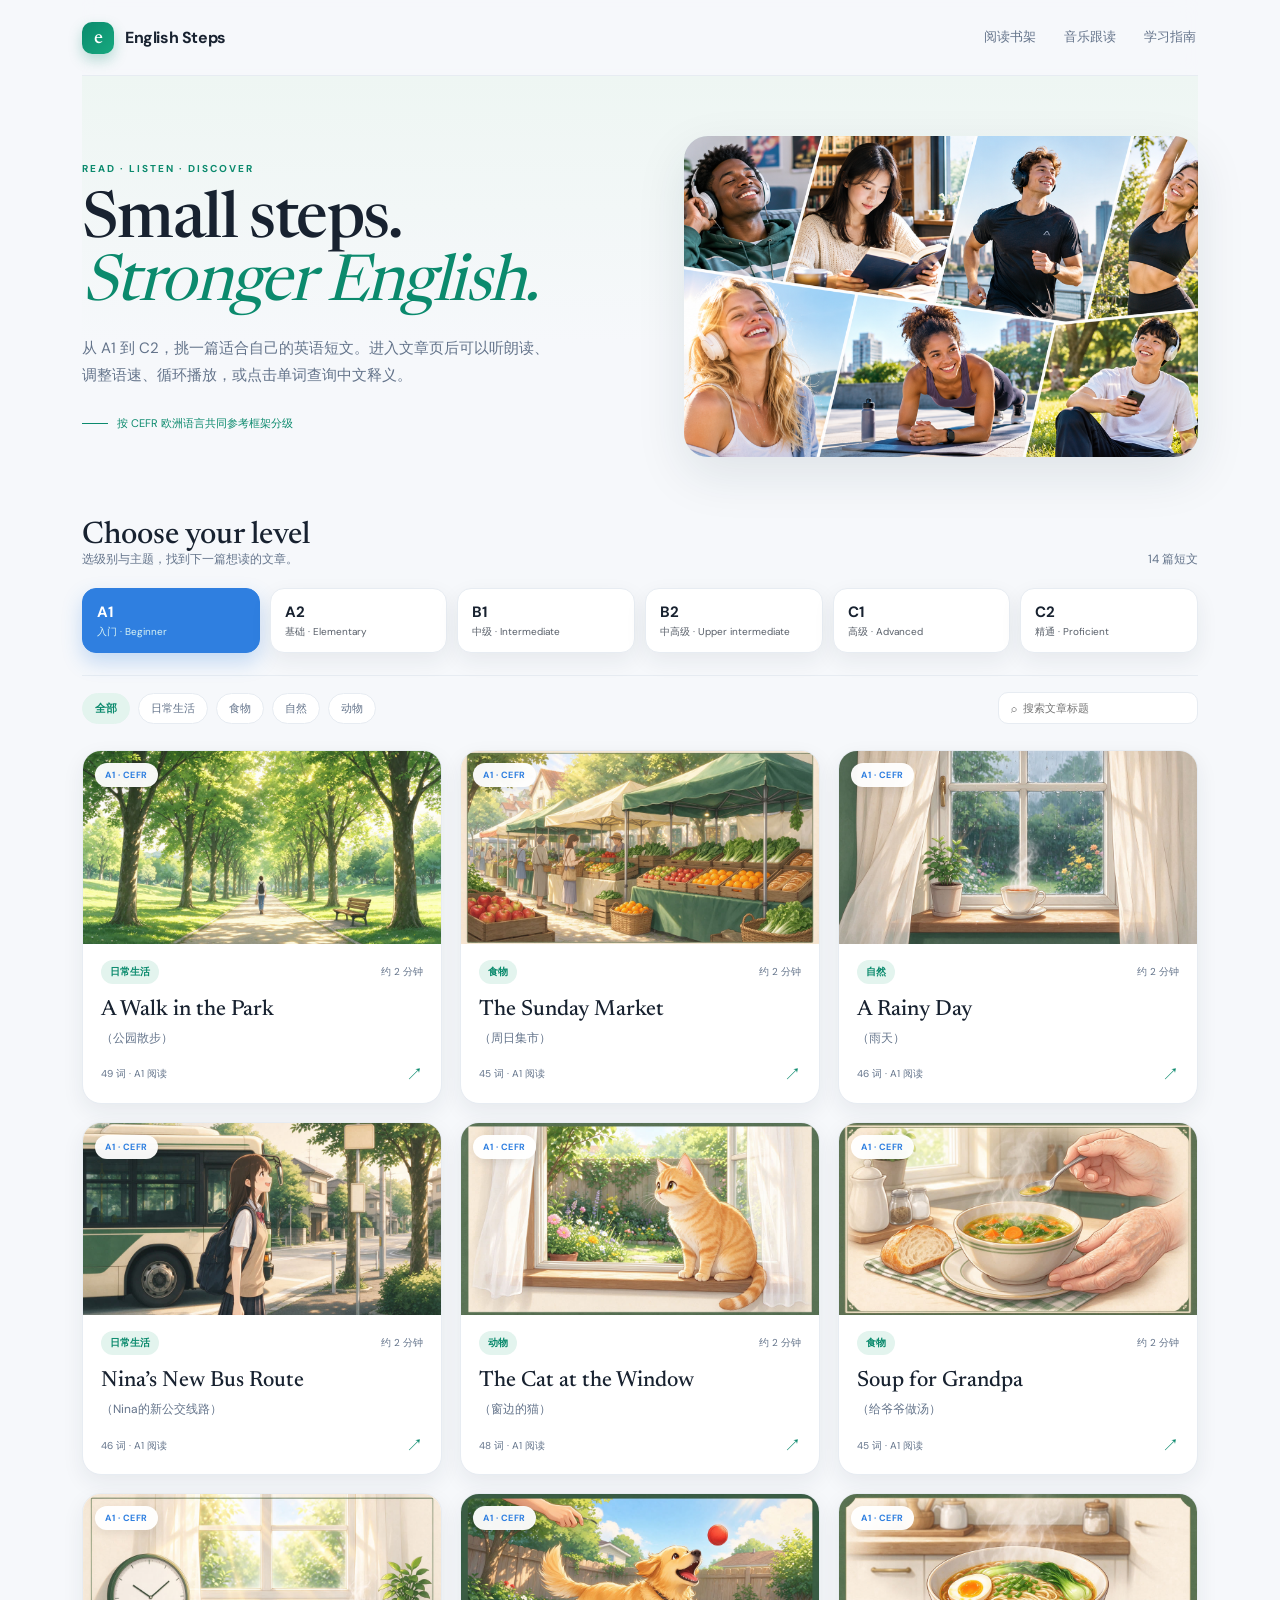
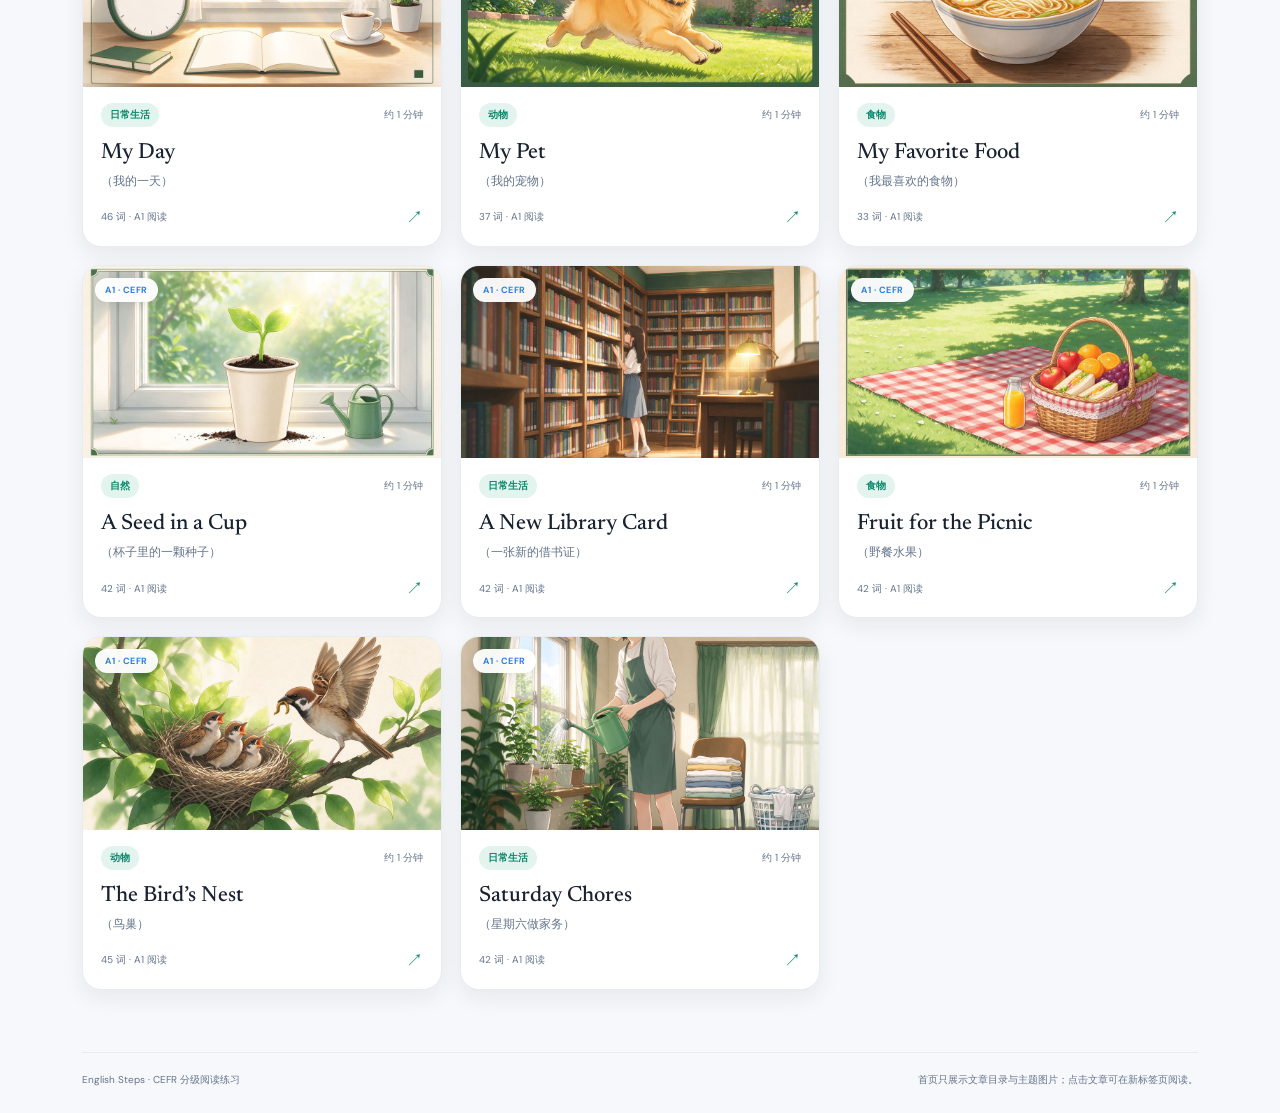
==== index.html @ ce37896c "Beautify: 全站现代清新视觉升级 - 提亮配色(冷白纸底+翡翠绿)，6个CEFR级别主题色区分，精致卡片/柔和阴影/sticky导航；统一theme-color；SW v7" ====
<!doctype html>
<html lang="zh-CN"><head><meta charset="utf-8"><meta name="viewport" content="width=device-width,initial-scale=1"><meta name="theme-color" content="#f6f8fb"><meta name="description" content="按 CEFR 分级的英语阅读练习：读文章、听朗读、点单词看中文释义。"><title>English Steps · 分级英语阅读</title><link rel="stylesheet" href="site.css"><link rel="manifest" href="manifest.json"><meta name="mobile-web-app-capable" content="yes"><meta name="apple-mobile-web-app-capable" content="yes"><meta name="apple-mobile-web-app-status-bar-style" content="default"><meta name="apple-mobile-web-app-title" content="English Steps"><link rel="apple-touch-icon" href="images/icons/icon-192.png"></head>
<body><div class="shell"><header class="topbar"><a class="brand" href="index.html"><span class="brandmark">e</span> English Steps</a><nav class="toplinks"><a href="#library">阅读书架</a><a href="music.html">音乐跟读</a><a href="#about">学习指南</a></nav></header>
<section class="hero"><div><div class="eyebrow">READ · LISTEN · DISCOVER</div><h1>Small steps.<br><em>Stronger English.</em></h1><p>从 A1 到 C2，挑一篇适合自己的英语短文。进入文章页后可以听朗读、调整语速、循环播放，或点击单词查询中文释义。</p><div class="hero-note">按 CEFR 欧洲语言共同参考框架分级</div></div><div class="hero-art"><img src="images/home-promo.png?v=20260926" alt="英语学习者阅读、聆听英语朗读与锻炼的拼贴照片" fetchpriority="high"></div></section>
<main id="library"><div class="section-head"><div><h2>Choose your level</h2><p>选级别与主题，找到下一篇想读的文章。</p></div><p id="articleCount"></p></div><section class="levels" id="levels" aria-label="CEFR 级别"></section><div class="library-tools"><div class="filters" id="filters" aria-label="按主题筛选"></div><input class="search" id="search" placeholder="⌕  搜索文章标题" aria-label="搜索文章"></div><section class="article-grid" id="articleGrid" aria-live="polite"></section></main>
<footer class="footer" id="about"><span>English Steps · CEFR 分级阅读练习</span><span>首页只展示文章目录与主题图片；点击文章可在新标签页阅读。</span></footer></div><script src="articles.js?v=20260926-more-stories"></script><script src="new-articles.js?v=20260926-more-stories"></script><script src="home.js?v=20260926-more-stories"></script><script src="sw-register.js"></script></body></html>
---- site.css ----
@import url('fonts/fonts.css');
:root{
  --paper:#f6f8fb;          /* 清爽浅冷白背景 */
  --paper2:#eef3f8;         /* 次级浅底 */
  --white:#ffffff;          /* 卡片/面板 */
  --ink:#182230;            /* 深蓝灰墨色，清晰现代 */
  --muted:#64748b;          /* slate 灰蓝 */
  --line:#e7ecf2;           /* 干净浅边框 */
  --line-strong:#dbe3ee;
  --green:#0b8a6d;          /* 主色：清新翡翠绿 */
  --green-deep:#086a54;
  --mint:#e3f4ee;           /* 浅薄荷绿底 */
  --orange:#e89b3c;
  --blue:#e3eefb;
  --shadow:0 18px 50px rgba(23,45,60,.10);
  --shadow-sm:0 8px 22px rgba(23,45,60,.07);
  /* CEFR 级别主题色（现代清新，六个级别可区分） */
  --lv-a1:#2f7fe0; --lv-a1-bg:#e7f0fc;
  --lv-a2:#0fa98d; --lv-a2-bg:#e2f6f1;
  --lv-b1:#22a558; --lv-b1-bg:#e6f6ec;
  --lv-b2:#d98a1f; --lv-b2-bg:#faf0dd;
  --lv-c1:#7c5ce0; --lv-c1-bg:#f0eafd;
  --lv-c2:#d85a9c; --lv-c2-bg:#fbe9f3;
}
*{box-sizing:border-box}
html{scroll-behavior:smooth}
body{margin:0;background:var(--paper);color:var(--ink);font-family:'DM Sans',sans-serif;-webkit-font-smoothing:antialiased}
button,a{font:inherit;color:inherit}
button{cursor:pointer}
a{text-decoration:none}
::selection{background:var(--mint);color:var(--green-deep)}
.shell{max-width:1200px;margin:auto;padding:0 42px}
.topbar{height:76px;border-bottom:1px solid var(--line);display:flex;align-items:center;justify-content:space-between;position:sticky;top:0;background:color-mix(in srgb,var(--paper) 88%,transparent);backdrop-filter:blur(10px);z-index:5}
.brand{display:flex;align-items:center;gap:11px;font-weight:700;letter-spacing:-.4px}
.brandmark{width:32px;height:32px;background:linear-gradient(135deg,var(--green),#17a97f);border-radius:10px;color:#fff;display:grid;place-items:center;font:500 20px Newsreader;box-shadow:0 6px 14px rgba(11,138,109,.28)}
.toplinks{display:flex;gap:24px;color:var(--muted);font-size:13px}
.toplinks a{padding:6px 2px;border-bottom:2px solid transparent;transition:.15s}
.toplinks a:hover{color:var(--green);border-bottom-color:var(--mint)}
.hero{padding:60px 0 50px;display:grid;grid-template-columns:1.05fr .95fr;gap:34px;align-items:center;background:linear-gradient(180deg,#eef6f3 0%,var(--paper) 62%)}
.eyebrow{font-size:10px;letter-spacing:2px;color:var(--green);font-weight:700;text-transform:uppercase}
.hero h1{font:500 clamp(42px,5vw,68px)/.98 Newsreader,serif;letter-spacing:-1.6px;margin:16px 0 18px}
.hero h1 em{color:var(--green);font-weight:400}
.hero p{color:var(--muted);font-size:15px;line-height:1.85;max-width:480px}
.hero-note{font-size:11px;color:var(--green);margin-top:26px;display:flex;align-items:center;gap:9px}
.hero-note:before{content:'';height:1px;width:26px;background:var(--green)}
.hero-art{position:relative;width:min(100%,620px);overflow:hidden;aspect-ratio:16/10;border-radius:24px;background:var(--mint);box-shadow:var(--shadow)}
.hero-art img{display:block;position:absolute;inset:0;width:100%;height:100%;object-fit:cover}
.feature-grid{display:grid;grid-template-columns:1fr 1fr;gap:12px;align-items:center}
.feature-card{position:relative;overflow:hidden;border-radius:18px;background:var(--mint);min-height:160px}
.feature-card img{width:100%;height:100%;object-fit:cover;position:absolute;inset:0}
.feature-card:first-child{grid-row:span 2;min-height:340px}
.feature-card:nth-child(2){background:#f2e5d6}
.feature-card:nth-child(3){background:#dfe9de}
.feature-caption{position:absolute;left:14px;bottom:13px;padding:7px 10px;background:#fffefaed;border-radius:8px;font-size:10px;font-weight:600;backdrop-filter:blur(6px)}
.section-head{display:flex;align-items:end;justify-content:space-between;gap:20px;margin:13px 0 20px}
.section-head h2{font:500 31px Newsreader;margin:0}
.section-head p{font-size:12px;color:var(--muted);margin:0}
.levels{display:grid;grid-template-columns:repeat(6,1fr);gap:10px;margin-bottom:22px}
.level{border:1px solid var(--line);background:var(--white);border-radius:14px;text-align:left;padding:13px 14px;transition:.16s;box-shadow:var(--shadow-sm)}
.level:hover{transform:translateY(-2px);border-color:var(--line-strong);box-shadow:var(--shadow)}
.level b{display:block;font-size:15px}
.level span{font-size:10px;opacity:.72;display:block;margin-top:3px}
.level.active{background:var(--green);border-color:var(--green);color:#fff;box-shadow:0 9px 20px rgba(11,138,109,.26)}
.level.active b{color:#fff}
.level.active span{color:#eafff6;opacity:.9}
/* 每个 CEFR 级别选中时用各自主题色 */
.level.active[data-level="A1"]{background:var(--lv-a1);border-color:var(--lv-a1);box-shadow:0 9px 20px rgba(47,127,224,.26)}
.level.active[data-level="A2"]{background:var(--lv-a2);border-color:var(--lv-a2);box-shadow:0 9px 20px rgba(15,169,141,.26)}
.level.active[data-level="B1"]{background:var(--lv-b1);border-color:var(--lv-b1);box-shadow:0 9px 20px rgba(34,165,88,.26)}
.level.active[data-level="B2"]{background:var(--lv-b2);border-color:var(--lv-b2);box-shadow:0 9px 20px rgba(217,138,31,.26)}
.level.active[data-level="C1"]{background:var(--lv-c1);border-color:var(--lv-c1);box-shadow:0 9px 20px rgba(124,92,224,.26)}
.level.active[data-level="C2"]{background:var(--lv-c2);border-color:var(--lv-c2);box-shadow:0 9px 20px rgba(216,90,156,.26)}
.library-tools{display:flex;align-items:center;justify-content:space-between;gap:12px;padding:16px 0;border-top:1px solid var(--line)}
.filters{display:flex;gap:8px;flex-wrap:wrap}
.chip{border:1px solid var(--line);background:var(--white);border-radius:20px;padding:7px 12px;font-size:11px;color:var(--muted);transition:.15s}
.chip:hover{border-color:var(--line-strong);color:var(--green)}
.chip.active{background:var(--mint);border-color:var(--mint);color:var(--green);font-weight:600}
.search{border:1px solid var(--line);background:var(--white);border-radius:10px;padding:9px 12px;width:200px;font-size:11px;outline:none;transition:.15s}
.search:focus{border-color:var(--green);box-shadow:0 0 0 3px rgba(11,138,109,.12)}
/* 阅读书架卡片（现代清新） */
.article-grid{display:grid;grid-template-columns:repeat(3,1fr);gap:18px;padding:10px 0 62px}
.article-card{display:flex;flex-direction:column;padding:0;overflow:hidden;border-radius:19px;background:var(--white);border:1px solid var(--line);color:var(--ink);box-shadow:var(--shadow-sm);transition:transform .22s,box-shadow .22s,border-color .22s}
.article-card:hover{transform:translateY(-5px);border-color:color-mix(in srgb,var(--green) 35%,var(--line));box-shadow:var(--shadow)}
.article-cover{position:relative;overflow:hidden;aspect-ratio:1.86;background:var(--mint)}
.article-cover-link{display:block;width:100%;height:100%;outline-offset:-4px}
.article-cover-link img{display:block;width:100%;height:100%;object-fit:cover;transition:transform .5s cubic-bezier(.2,.7,.2,1)}
.article-card:hover .article-cover-link img{transform:scale(1.05)}
.cover-level{position:absolute;top:12px;left:12px;padding:6px 10px;border-radius:99px;background:#ffffffF2;color:var(--green);font-size:9px;font-weight:700;letter-spacing:.5px;backdrop-filter:blur(8px);box-shadow:0 3px 10px rgba(0,0,0,.08)}
/* 级别徽章用各自主题色 */
.cover-level[data-level="A1"]{color:var(--lv-a1)}
.cover-level[data-level="A2"]{color:var(--lv-a2)}
.cover-level[data-level="B1"]{color:var(--lv-b1)}
.cover-level[data-level="B2"]{color:var(--lv-b2)}
.cover-level[data-level="C1"]{color:var(--lv-c1)}
.cover-level[data-level="C2"]{color:var(--lv-c2)}
.article-card-body{display:flex;flex:1;flex-direction:column;padding:16px 18px 17px}
.card-top{display:flex;justify-content:space-between;align-items:center;margin-bottom:14px}
.topic-tag{color:var(--green);background:var(--mint);border-radius:16px;padding:5px 9px;font-size:10px;font-weight:600}
.card-time{color:var(--muted);font-size:10px}
.article-card h3{font:500 22px/1.14 Newsreader,serif;margin:0 0 6px;color:var(--ink)}
.title-cn{font-size:12px;color:var(--muted);line-height:1.5}
.card-bottom{display:flex;justify-content:space-between;align-items:center;margin-top:auto;padding-top:16px;color:var(--muted);font-size:10px}
.card-arrow{color:var(--green);font-size:17px;transition:transform .2s}
.article-card:hover .card-arrow{transform:translate(2px,-2px)}
.article-card:focus-within{outline:3px solid rgba(11,138,109,.35);outline-offset:3px}
.empty{grid-column:1/-1;padding:30px;text-align:center;color:var(--muted);font-size:13px}
.footer{border-top:1px solid var(--line);padding:20px 0 26px;display:flex;justify-content:space-between;gap:10px;color:var(--muted);font-size:10px}
/* 阅读页 */
.reader-shell{max-width:900px;margin:auto;padding:0 32px}
.article-header{padding:40px 0 26px}
.back-link{display:inline-flex;align-items:center;gap:7px;color:var(--green);text-decoration:none;font-size:12px;margin-bottom:24px;font-weight:600}
.back-link:hover{color:var(--green-deep)}
.article-kicker{font-size:11px;color:var(--green);font-weight:600;letter-spacing:.4px}
.article-header h1{font:500 clamp(35px,5vw,54px)/1.05 Newsreader,serif;margin:12px 0 8px;letter-spacing:-1px}
.article-header h1 span{font:400 .43em 'DM Sans',sans-serif;color:var(--muted);letter-spacing:0;vertical-align:middle}
.article-deck{color:var(--muted);font-size:12px}
.reader-panel{background:var(--white);border:1px solid var(--line);border-radius:20px;box-shadow:var(--shadow-sm);overflow:hidden;margin-bottom:60px}
.reader-controls{padding:16px 22px;border-bottom:1px solid var(--line);display:flex;justify-content:space-between;gap:12px;align-items:center}
.generated-audio{width:min(620px,100%)}
.generated-audio audio{display:block;width:100%;height:44px;accent-color:var(--green)}
.control-group{display:flex;align-items:center;gap:7px}
.control-btn{border:1px solid var(--line);border-radius:22px;background:var(--white);padding:9px 14px;font-size:11px;transition:.15s}
.control-btn:hover{border-color:var(--line-strong)}
.control-btn.primary{background:var(--green);border-color:var(--green);color:#fff}
.control-btn.active{background:var(--mint);border-color:var(--mint);color:var(--green)}
.control-btn:disabled{opacity:.45;cursor:default}
.speech-options{display:flex;align-items:center;gap:12px}
.speech-options label{display:flex;align-items:center;gap:6px;color:var(--muted);font-size:11px}
.speed{border:1px solid var(--line);border-radius:20px;background:var(--white);padding:9px;font-size:11px;outline:none}
.speech-note{margin:0;padding:9px 22px;background:var(--paper2);color:var(--muted);font-size:11px}
.reader-body{padding:26px 32px 30px}
.prose{font:400 21px/1.92 Newsreader,serif;margin:0 0 23px;white-space:pre-line}
.prose p{margin:0 0 19px}
.word{cursor:pointer;border-radius:4px;padding:0 1px;transition:background .12s}
.word:hover{background:var(--mint);color:var(--green-deep)}
.sentence-active{color:var(--green-deep);background:var(--mint);border-radius:5px;box-decoration-break:clone;-webkit-box-decoration-break:clone;transition:color .18s ease,background-color .18s ease}
.word.known{background:#f7f0df}
.translation{padding:15px 17px;background:var(--paper2);border-radius:13px;font-size:12px;line-height:1.9;color:#5a6674;white-space:pre-line}
.translation b{color:var(--ink);display:block;margin-bottom:5px}
.vocab-wrap{padding:20px 32px;border-top:1px solid var(--line)}
.vocab-wrap h2{font:500 19px Newsreader,serif;margin:0 0 13px}
.wordlist{display:flex;flex-wrap:wrap;gap:8px}
.vocab{display:flex;gap:7px;border:1px solid var(--line);background:var(--white);border-radius:10px;padding:7px 10px;font-size:11px}
.vocab b{font-weight:600}
.vocab span{color:var(--muted)}
.toast{position:fixed;left:50%;bottom:23px;transform:translate(-50%,20px);opacity:0;pointer-events:none;transition:.2s;background:#182230;color:#fff;padding:11px 16px;border-radius:10px;font-size:12px;box-shadow:var(--shadow);z-index:3}
.toast.show{opacity:1;transform:translate(-50%,0)}
@media(max-width:900px){.hero{grid-template-columns:1fr}.article-grid{grid-template-columns:repeat(2,1fr)}}
@media(max-width:820px){.shell{padding:0 24px}.levels{grid-template-columns:repeat(3,1fr)}}
@media(max-width:580px){
  .shell{padding:0 16px}
  .topbar{height:62px}
  .toplinks{gap:12px;font-size:11px}
  .hero{grid-template-columns:1fr;padding:40px 0 28px}
  .hero h1{font-size:50px}
  .feature-grid{grid-template-columns:1.1fr 1fr;gap:8px}
  .feature-card{min-height:120px;border-radius:14px}
  .feature-card:first-child{min-height:248px}
  .feature-caption{left:8px;bottom:8px;padding:6px 8px;font-size:9px}
  .section-head{align-items:start;flex-direction:column;gap:6px}
  .section-head h2{font-size:27px}
  .levels{gap:7px}
  .level{padding:11px}
  .level span{font-size:9px}
  .library-tools{align-items:flex-start;flex-direction:column}
  .search{width:100%}
  .article-grid{grid-template-columns:1fr;gap:13px;padding-bottom:40px}
  .article-cover{aspect-ratio:1.9}
  .article-card-body{padding:15px 16px}
  .footer{flex-direction:column}
  .reader-shell{padding:0 15px}
  .article-header{padding:28px 0 18px}
  .article-header h1{font-size:37px}
  .article-header h1 span{display:block;margin-top:7px;font-size:16px}
  .reader-controls{align-items:flex-start;flex-direction:column;padding:13px 16px}
  .speech-options{width:100%;justify-content:space-between}
  .control-group{flex-wrap:wrap}
  .reader-body{padding:22px 18px}
  .prose{font-size:20px;line-height:1.84}
  .vocab-wrap{padding:18px 18px}
}
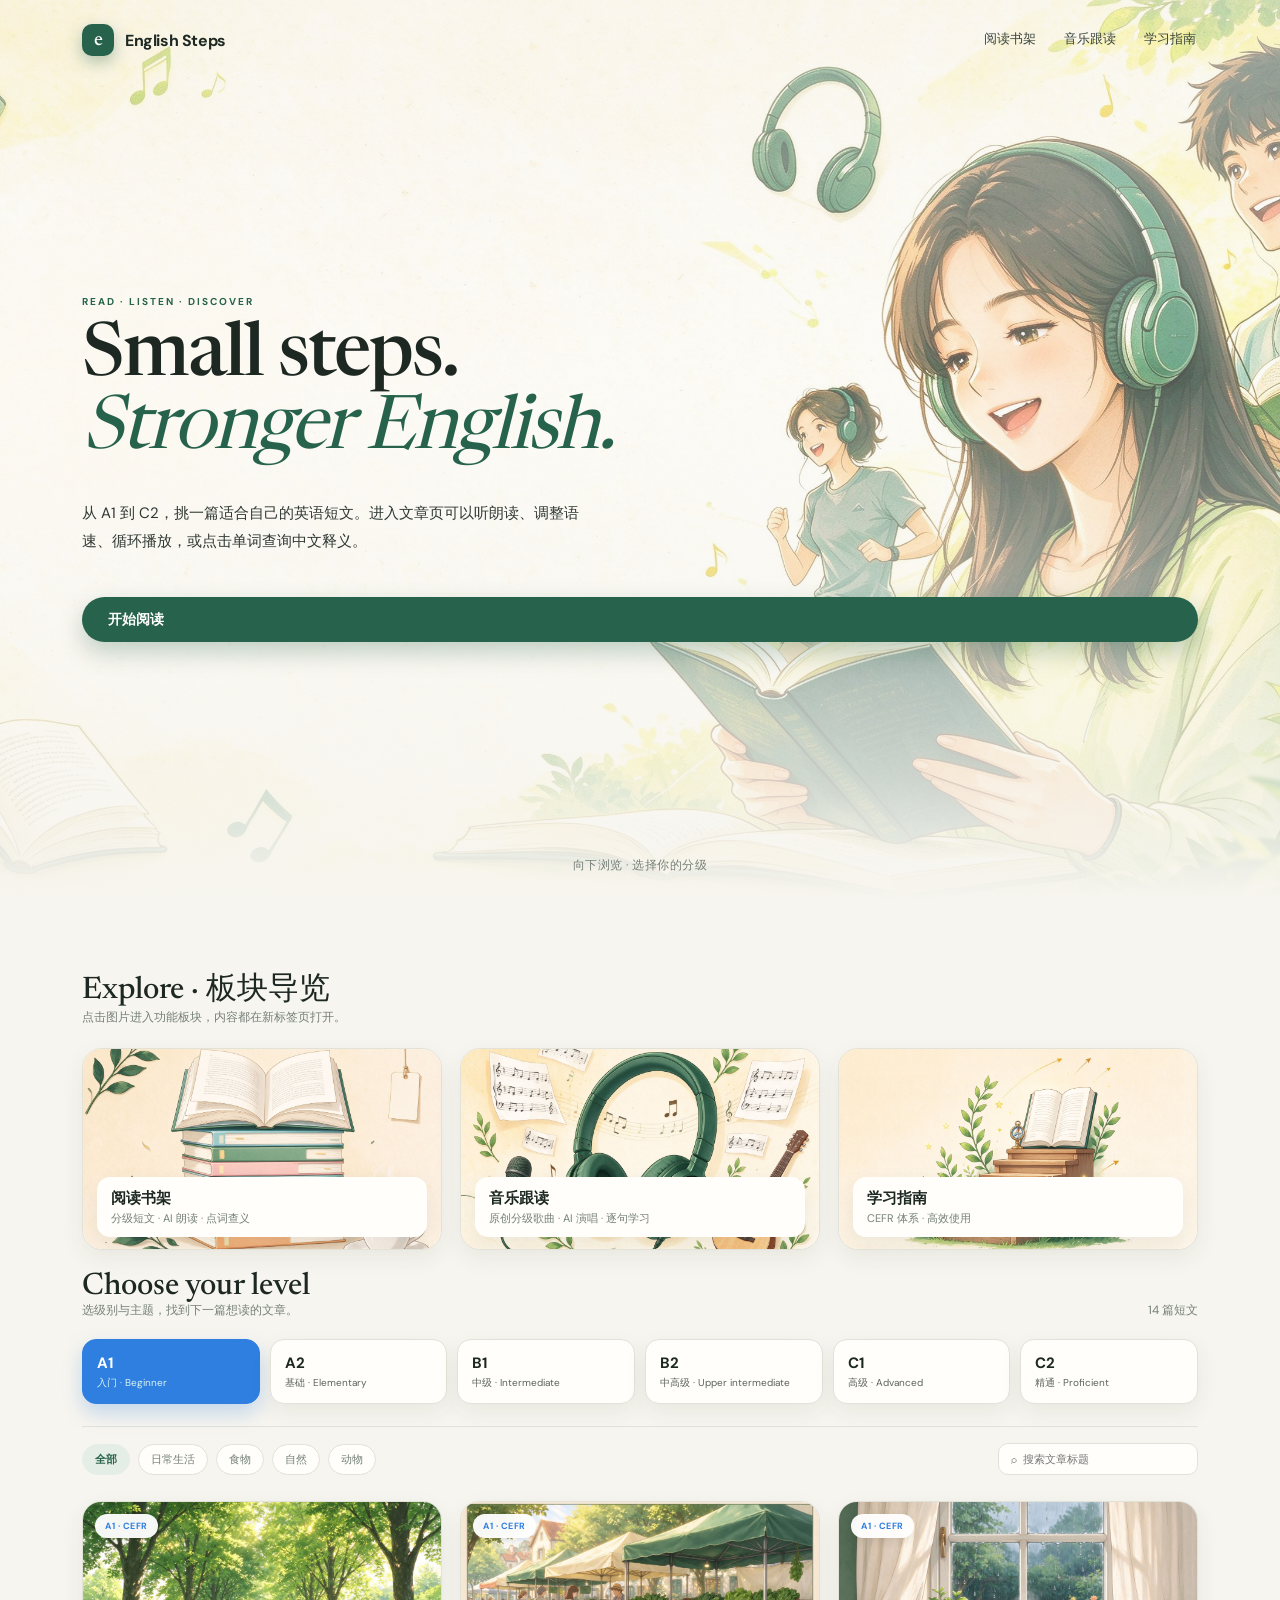
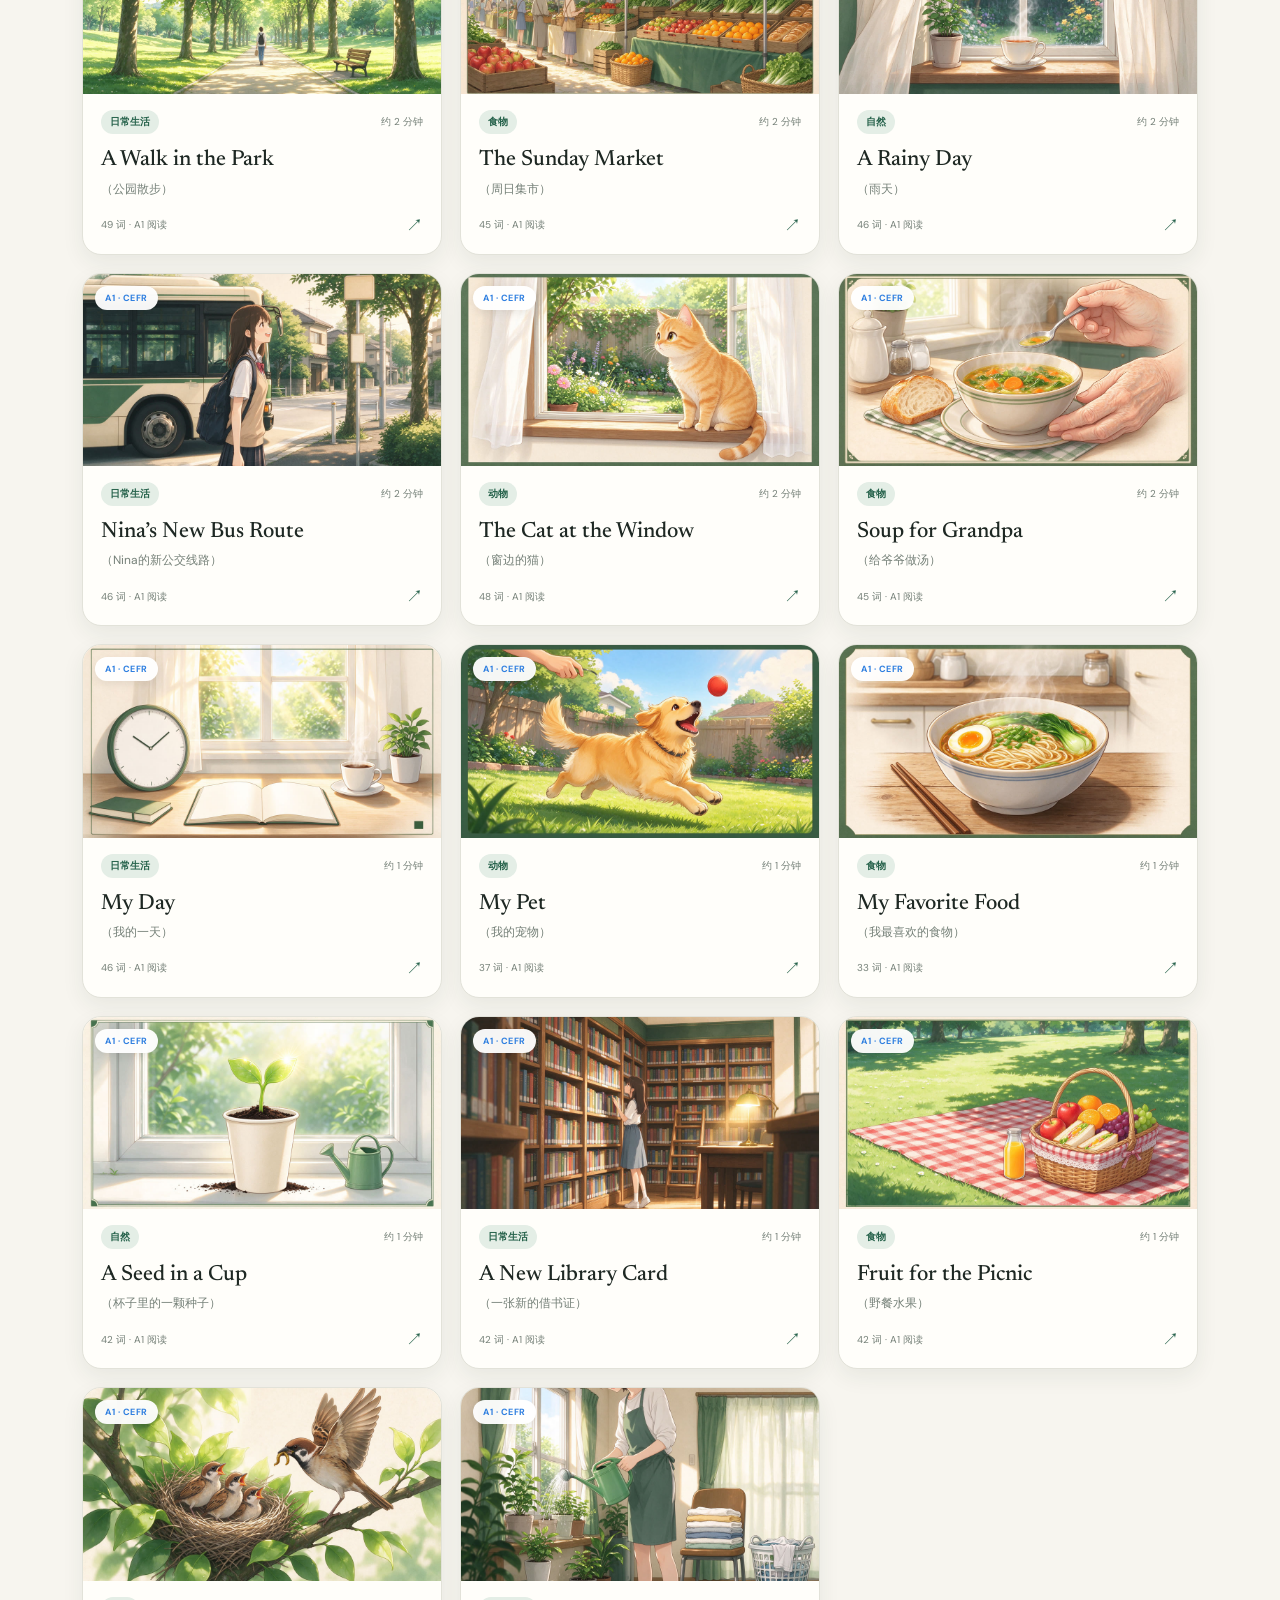
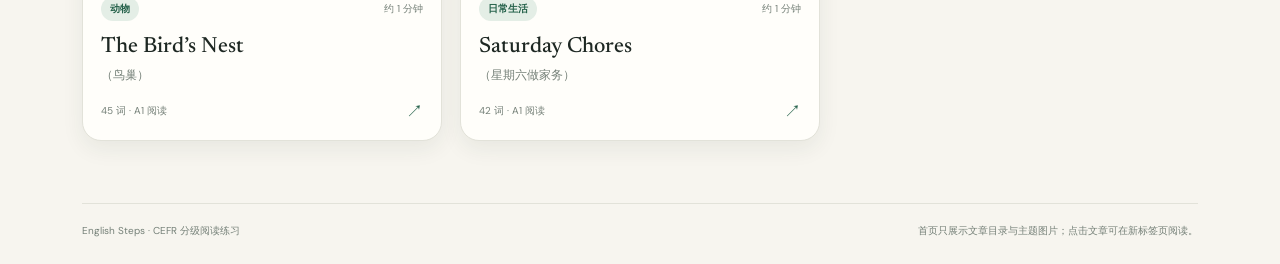
==== commit c5f6e049: "Feat: 首页重构为参考 languageguide.org 的「全屏巨幅首屏(宣传图+站名+中央标题)+图片导航副屏」；配色回退第一版黄绿(暖黄纸底+墨绿，保留6级别色)；新增4张AI动漫风图片(" ====
--- a/index.html
+++ b/index.html
@@ -1,7 +1,24 @@
 <!doctype html>
-<html lang="zh-CN"><head><meta charset="utf-8"><meta name="viewport" content="width=device-width,initial-scale=1"><meta name="theme-color" content="#f6f8fb"><meta name="description" content="按 CEFR 分级的英语阅读练习：读文章、听朗读、点单词看中文释义。"><title>English Steps · 分级英语阅读</title><link rel="stylesheet" href="site.css"><link rel="manifest" href="manifest.json"><meta name="mobile-web-app-capable" content="yes"><meta name="apple-mobile-web-app-capable" content="yes"><meta name="apple-mobile-web-app-status-bar-style" content="default"><meta name="apple-mobile-web-app-title" content="English Steps"><link rel="apple-touch-icon" href="images/icons/icon-192.png"></head>
-<body><div class="shell"><header class="topbar"><a class="brand" href="index.html"><span class="brandmark">e</span> English Steps</a><nav class="toplinks"><a href="#library">阅读书架</a><a href="music.html">音乐跟读</a><a href="#about">学习指南</a></nav></header>
-<section class="hero"><div><div class="eyebrow">READ · LISTEN · DISCOVER</div><h1>Small steps.<br><em>Stronger English.</em></h1><p>从 A1 到 C2，挑一篇适合自己的英语短文。进入文章页后可以听朗读、调整语速、循环播放，或点击单词查询中文释义。</p><div class="hero-note">按 CEFR 欧洲语言共同参考框架分级</div></div><div class="hero-art"><img src="images/home-promo.png?v=20260926" alt="英语学习者阅读、聆听英语朗读与锻炼的拼贴照片" fetchpriority="high"></div></section>
-<main id="library"><div class="section-head"><div><h2>Choose your level</h2><p>选级别与主题，找到下一篇想读的文章。</p></div><p id="articleCount"></p></div><section class="levels" id="levels" aria-label="CEFR 级别"></section><div class="library-tools"><div class="filters" id="filters" aria-label="按主题筛选"></div><input class="search" id="search" placeholder="⌕  搜索文章标题" aria-label="搜索文章"></div><section class="article-grid" id="articleGrid" aria-live="polite"></section></main>
-<footer class="footer" id="about"><span>English Steps · CEFR 分级阅读练习</span><span>首页只展示文章目录与主题图片；点击文章可在新标签页阅读。</span></footer></div><script src="articles.js?v=20260926-more-stories"></script><script src="new-articles.js?v=20260926-more-stories"></script><script src="home.js?v=20260926-more-stories"></script><script src="sw-register.js"></script></body></html>
-
+<html lang="zh-CN"><head><meta charset="utf-8"><meta name="viewport" content="width=device-width,initial-scale=1"><meta name="theme-color" content="#f7f5ef"><meta name="description" content="按 CEFR 分级的英语阅读练习：读文章、听朗读、点单词看中文释义。"><title>English Steps · 分级英语阅读</title><link rel="stylesheet" href="site.css"><link rel="manifest" href="manifest.json"><meta name="mobile-web-app-capable" content="yes"><meta name="apple-mobile-web-app-capable" content="yes"><meta name="apple-mobile-web-app-status-bar-style" content="default"><meta name="apple-mobile-web-app-title" content="English Steps"><link rel="apple-touch-icon" href="images/icons/icon-192.png"></head>
+<body>
+<div class="hero-full" id="top">
+  <img class="hero-bg" src="images/hero-banner.png?v=20261004" alt="English Steps 首屏宣传插画：年轻人戴耳机读分级读物、学习锻炼" fetchpriority="high">
+  <div class="hero-fade"></div>
+  <header class="hero-nav"><a class="brand" href="index.html"><span class="brandmark">e</span> English Steps</a><nav class="toplinks"><a href="#library">阅读书架</a><a href="music.html">音乐跟读</a><a href="#about">学习指南</a></nav></header>
+  <div class="hero-copy"><div class="eyebrow">READ · LISTEN · DISCOVER</div><h1>Small steps.<br><em>Stronger English.</em></h1><p>从 A1 到 C2，挑一篇适合自己的英语短文。进入文章页可以听朗读、调整语速、循环播放，或点击单词查询中文释义。</p><a class="hero-cta" href="#library">开始阅读</a></div>
+  <div class="hero-scroll">向下浏览 · 选择你的分级</div>
+</div>
+<div class="shell">
+  <section class="hub" id="hub">
+    <div class="section-head"><div><h2>Explore · 板块导览</h2><p>点击图片进入功能板块，内容都在新标签页打开。</p></div></div>
+    <div class="hub-grid">
+      <a class="hub-card" href="#library"><img src="images/hub-reading.png?v=20261004" alt="阅读书架：CEFR 分级英语短文" loading="lazy"><div class="hub-caption"><b>阅读书架</b><span>分级短文 · AI 朗读 · 点词查义</span></div></a>
+      <a class="hub-card" href="music.html" target="_blank" rel="noopener"><img src="images/hub-music.png?v=20261004" alt="音乐跟读：原创分级英文歌曲" loading="lazy"><div class="hub-caption"><b>音乐跟读</b><span>原创分级歌曲 · AI 演唱 · 逐句学习</span></div></a>
+      <a class="hub-card" href="#about"><img src="images/hub-guide.png?v=20261004" alt="学习指南：CEFR 分级体系" loading="lazy"><div class="hub-caption"><b>学习指南</b><span>CEFR 体系 · 高效使用</span></div></a>
+    </div>
+  </section>
+  <main id="library"><div class="section-head"><div><h2>Choose your level</h2><p>选级别与主题，找到下一篇想读的文章。</p></div><p id="articleCount"></p></div><section class="levels" id="levels" aria-label="CEFR 级别"></section><div class="library-tools"><div class="filters" id="filters" aria-label="按主题筛选"></div><input class="search" id="search" placeholder="⌕  搜索文章标题" aria-label="搜索文章"></div><section class="article-grid" id="articleGrid" aria-live="polite"></section></main>
+  <footer class="footer" id="about"><span>English Steps · CEFR 分级阅读练习</span><span>首页只展示文章目录与主题图片；点击文章可在新标签页阅读。</span></footer>
+</div>
+<script src="articles.js?v=20260926-more-stories"></script><script src="new-articles.js?v=20260926-more-stories"></script><script src="home.js?v=20261004-hero"></script><script src="sw-register.js"></script></body>
+</html>
--- a/site.css
+++ b/site.css
@@ -1,19 +1,19 @@
 @import url('fonts/fonts.css');
 :root{
-  --paper:#f6f8fb;          /* 清爽浅冷白背景 */
-  --paper2:#eef3f8;         /* 次级浅底 */
-  --white:#ffffff;          /* 卡片/面板 */
-  --ink:#182230;            /* 深蓝灰墨色，清晰现代 */
-  --muted:#64748b;          /* slate 灰蓝 */
-  --line:#e7ecf2;           /* 干净浅边框 */
-  --line-strong:#dbe3ee;
-  --green:#0b8a6d;          /* 主色：清新翡翠绿 */
-  --green-deep:#086a54;
-  --mint:#e3f4ee;           /* 浅薄荷绿底 */
-  --orange:#e89b3c;
-  --blue:#e3eefb;
-  --shadow:0 18px 50px rgba(23,45,60,.10);
-  --shadow-sm:0 8px 22px rgba(23,45,60,.07);
+  --paper:#f7f5ef;          /* 第一版暖黄纸感背景 */
+  --paper2:#f0ece1;         /* 次级浅底 */
+  --white:#fffefa;          /* 卡片/面板 */
+  --ink:#1e2823;            /* 墨绿黑文字 */
+  --muted:#758078;          /* 柔和灰绿 */
+  --line:#e2e2d9;           /* 浅暖边框 */
+  --line-strong:#d3d3c4;
+  --green:#27634c;          /* 主色：墨绿（第一版黄绿） */
+  --green-deep:#1f523f;
+  --mint:#e4eee6;           /* 浅绿底 */
+  --orange:#d77c4a;
+  --blue:#dceaf0;
+  --shadow:0 18px 50px rgba(35,60,43,.10);
+  --shadow-sm:0 8px 22px rgba(35,60,43,.07);
   /* CEFR 级别主题色（现代清新，六个级别可区分） */
   --lv-a1:#2f7fe0; --lv-a1-bg:#e7f0fc;
   --lv-a2:#0fa98d; --lv-a2-bg:#e2f6f1;
@@ -98,6 +98,8 @@
 .topic-tag{color:var(--green);background:var(--mint);border-radius:16px;padding:5px 9px;font-size:10px;font-weight:600}
 .card-time{color:var(--muted);font-size:10px}
 .article-card h3{font:500 22px/1.14 Newsreader,serif;margin:0 0 6px;color:var(--ink)}
+.article-title-link{color:inherit;text-decoration:none;background-image:linear-gradient(var(--green),var(--green));background-repeat:no-repeat;background-position:0 100%;background-size:0% 1px;transition:background-size .25s,color .15s}
+.article-title-link:hover{color:var(--green-deep);background-size:100% 1px}
 .title-cn{font-size:12px;color:var(--muted);line-height:1.5}
 .card-bottom{display:flex;justify-content:space-between;align-items:center;margin-top:auto;padding-top:16px;color:var(--muted);font-size:10px}
 .card-arrow{color:var(--green);font-size:17px;transition:transform .2s}
@@ -179,3 +181,38 @@
   .prose{font-size:20px;line-height:1.84}
   .vocab-wrap{padding:18px 18px}
 }
+/* ===== 首屏全屏 Hero（参考 languageguide.org：巨幅宣传图+站名+中央文字）===== */
+.hero-full{position:relative;min-height:100vh;display:flex;flex-direction:column;overflow:hidden;background:var(--paper)}
+.hero-full .hero-bg{position:absolute;inset:0;width:100%;height:100%;object-fit:cover;z-index:0}
+.hero-full .hero-fade{position:absolute;inset:0;z-index:1;background:linear-gradient(180deg,rgba(247,245,239,.62) 0%,rgba(247,245,239,.32) 42%,rgba(247,245,239,.80) 86%,var(--paper) 100%)}
+.hero-full .hero-nav{position:relative;z-index:2;display:flex;align-items:center;justify-content:space-between;padding:24px 42px;max-width:1200px;margin:0 auto;width:100%}
+.hero-full .hero-nav .brand{color:var(--ink)}
+.hero-full .hero-nav .brandmark{background:var(--green);color:#fff;box-shadow:0 6px 16px rgba(39,99,76,.35)}
+.hero-full .hero-nav .toplinks a{color:#3a443f}
+.hero-full .hero-nav .toplinks a:hover{color:var(--green-deep);border-bottom-color:var(--mint)}
+.hero-full .hero-copy{position:relative;z-index:2;max-width:1200px;margin:0 auto;width:100%;padding:0 42px;flex:1;display:flex;flex-direction:column;justify-content:center}
+.hero-full .hero-copy .eyebrow{color:var(--green)}
+.hero-full .hero-copy h1{font:500 clamp(40px,6.2vw,74px)/.98 Newsreader,serif;letter-spacing:-2px;margin:14px 0 18px;max-width:15ch}
+.hero-full .hero-copy h1 em{color:var(--green);font-weight:400}
+.hero-full .hero-copy p{color:var(--ink);font-size:15px;line-height:1.85;max-width:520px;opacity:.92}
+.hero-cta{display:inline-flex;align-items:center;gap:8px;margin-top:26px;padding:13px 26px;background:var(--green);color:#fff;border-radius:99px;font-size:14px;font-weight:600;box-shadow:0 10px 24px rgba(39,99,76,.28);transition:.18s}
+.hero-cta:hover{background:var(--green-deep);transform:translateY(-2px)}
+.hero-scroll{position:relative;z-index:2;text-align:center;padding:0 0 26px;color:var(--muted);font-size:12px;letter-spacing:.5px}
+/* ===== 副屏：板块功能导航（图片为主，参考 languageguide.org）===== */
+.hub{padding:54px 0 8px}
+.hub-grid{display:grid;grid-template-columns:repeat(3,1fr);gap:18px;margin-top:22px}
+.hub-card{position:relative;overflow:hidden;border-radius:20px;border:1px solid var(--line);box-shadow:var(--shadow-sm);transition:transform .2s,box-shadow .2s;background:var(--white);display:block}
+.hub-card:hover{transform:translateY(-5px);box-shadow:var(--shadow)}
+.hub-card img{width:100%;height:200px;object-fit:cover;display:block}
+.hub-caption{position:absolute;left:14px;bottom:12px;right:14px;padding:11px 14px;background:var(--white);border-radius:13px;box-shadow:var(--shadow-sm)}
+.hub-caption b{display:block;font-size:15px;color:var(--ink)}
+.hub-caption span{font-size:11px;color:var(--muted);margin-top:3px;display:block}
+@media(max-width:820px){.hub-grid{grid-template-columns:repeat(2,1fr)}.hero-full .hero-nav,.hero-full .hero-copy{padding-left:24px;padding-right:24px}}
+@media(max-width:580px){
+  .hero-full .hero-nav{padding:16px}
+  .hero-full .hero-copy{padding:0 20px}
+  .hero-full .hero-copy h1{font-size:48px}
+  .hero-scroll{display:none}
+  .hub-grid{grid-template-columns:1fr}
+  .hub-card img{height:170px}
+}
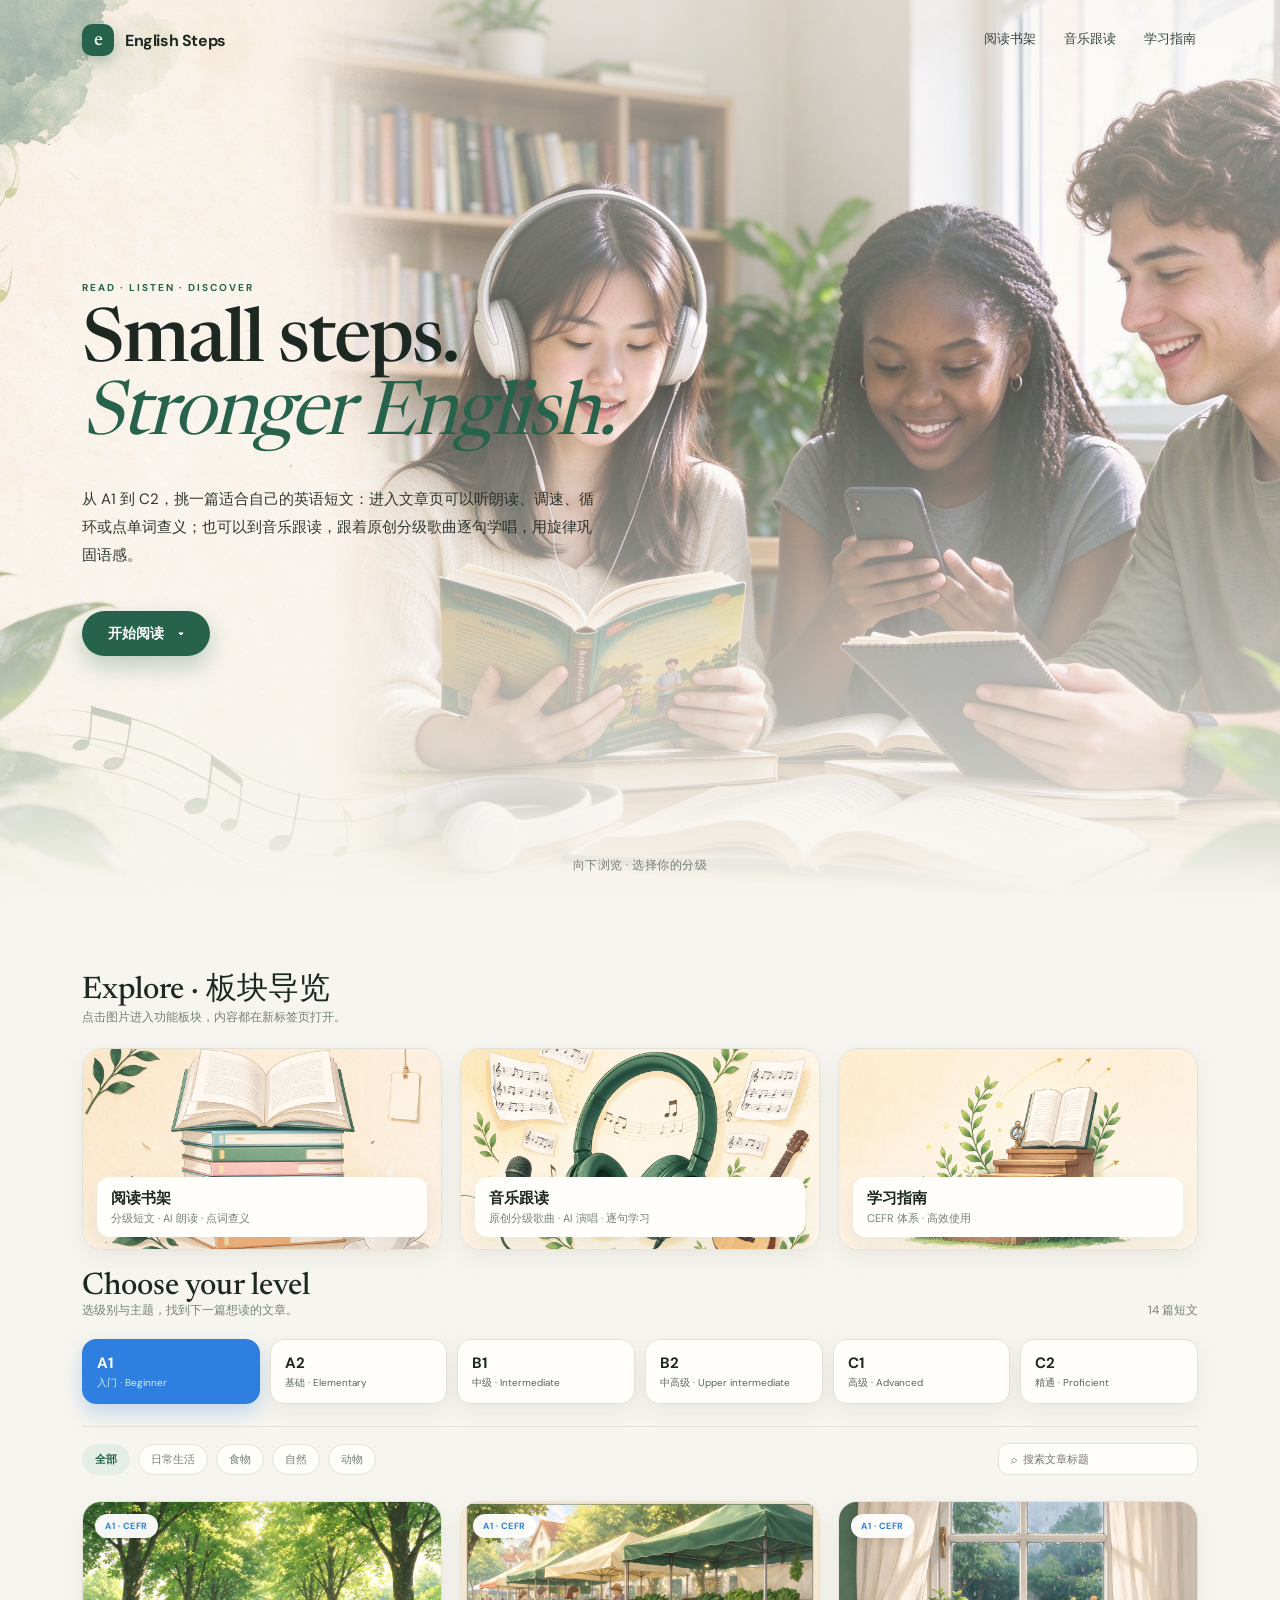
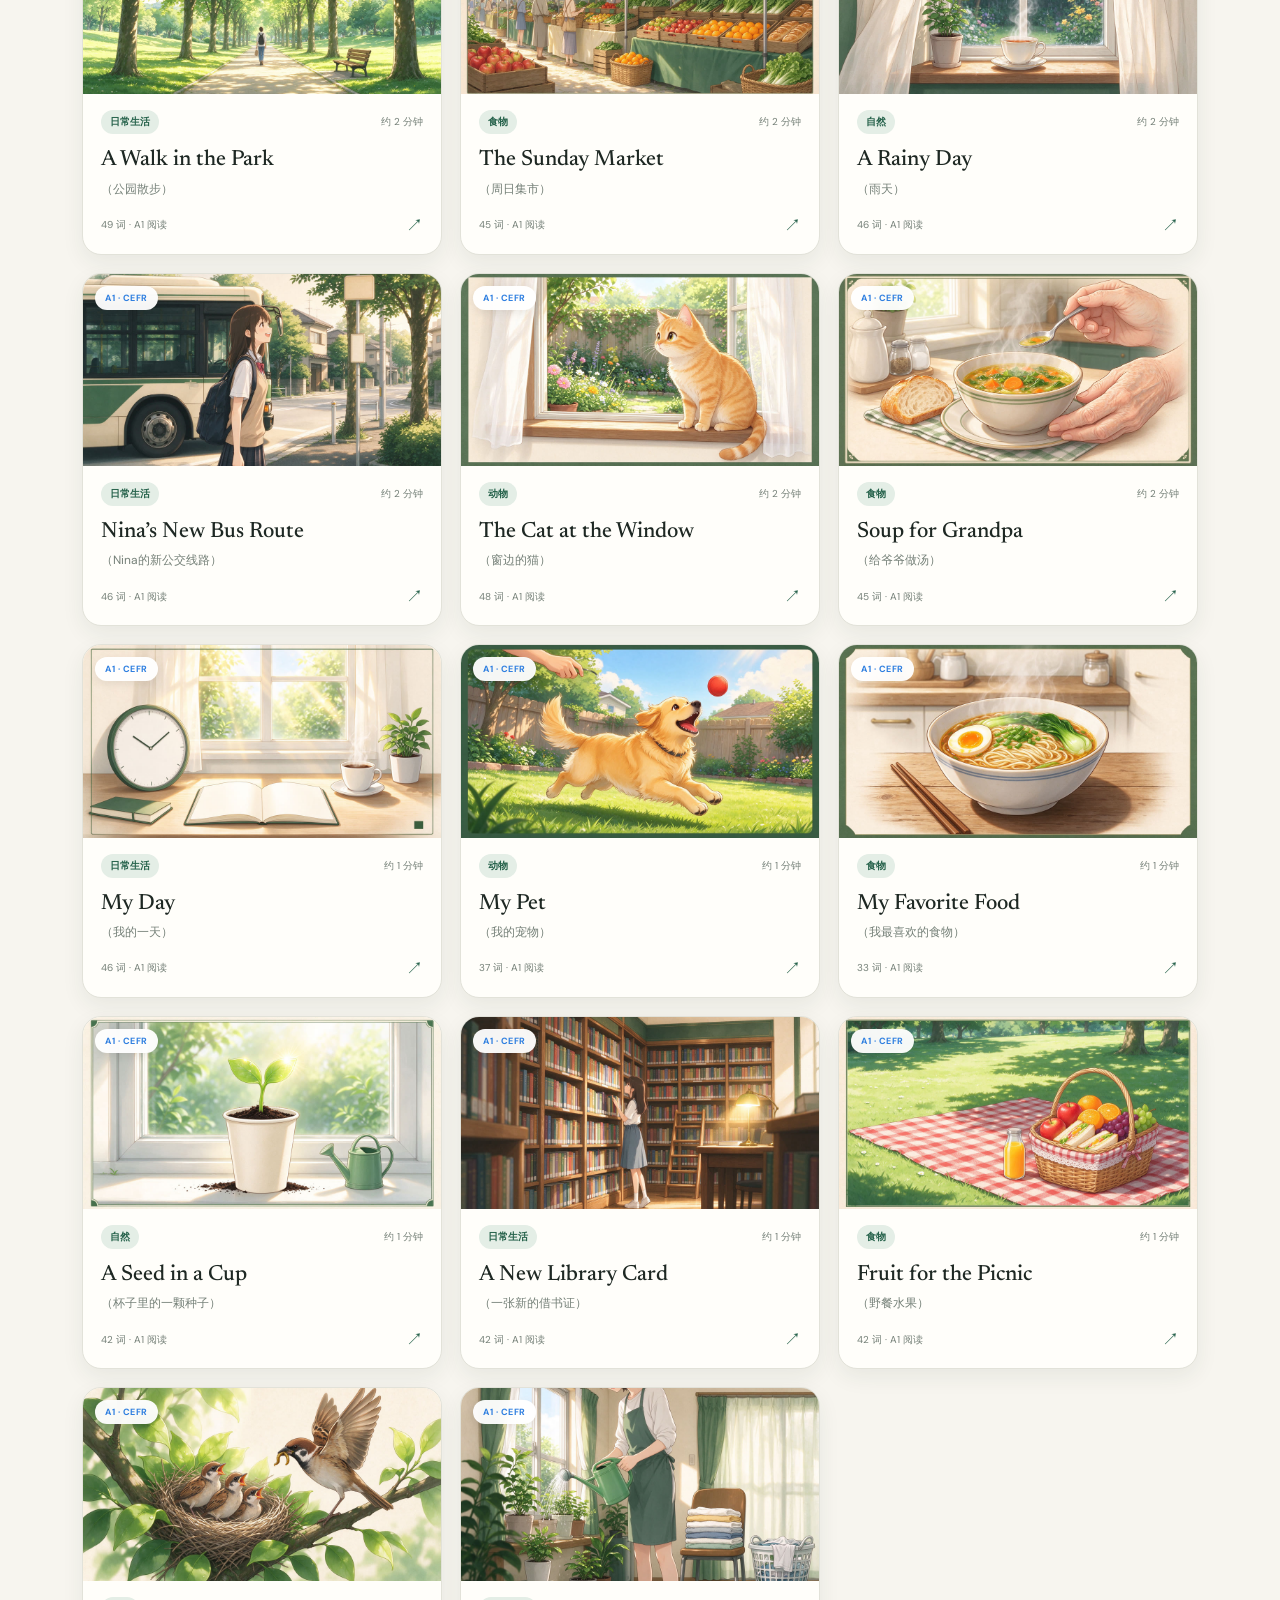
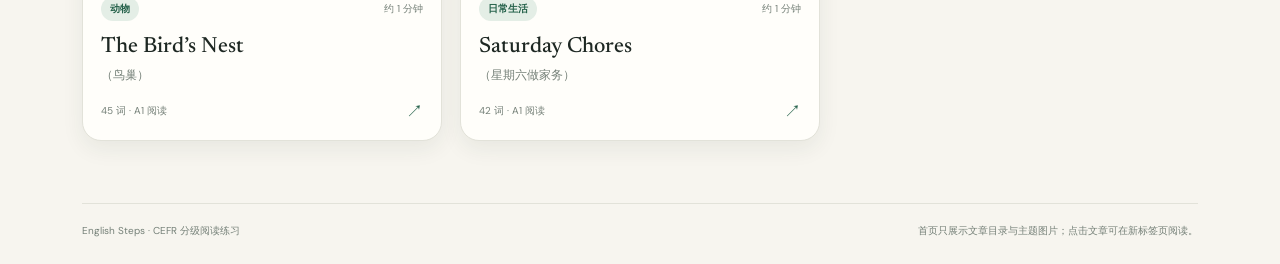
==== commit fb4249b0: "首页首屏多肤色大图+开始阅读下拉菜单+学习指南新页+音乐页眉与18首封面图 (SW v10)" ====
--- a/index.html
+++ b/index.html
@@ -4,8 +4,8 @@
 <div class="hero-full" id="top">
   <img class="hero-bg" src="images/hero-banner.png?v=20261004" alt="English Steps 首屏宣传插画：年轻人戴耳机读分级读物、学习锻炼" fetchpriority="high">
   <div class="hero-fade"></div>
-  <header class="hero-nav"><a class="brand" href="index.html"><span class="brandmark">e</span> English Steps</a><nav class="toplinks"><a href="#library">阅读书架</a><a href="music.html">音乐跟读</a><a href="#about">学习指南</a></nav></header>
-  <div class="hero-copy"><div class="eyebrow">READ · LISTEN · DISCOVER</div><h1>Small steps.<br><em>Stronger English.</em></h1><p>从 A1 到 C2，挑一篇适合自己的英语短文。进入文章页可以听朗读、调整语速、循环播放，或点击单词查询中文释义。</p><a class="hero-cta" href="#library">开始阅读</a></div>
+  <header class="hero-nav"><a class="brand" href="index.html"><span class="brandmark">e</span> English Steps</a><nav class="toplinks"><a href="#library">阅读书架</a><a href="music.html">音乐跟读</a><a href="guide.html">学习指南</a></nav></header>
+  <div class="hero-copy"><div class="eyebrow">READ · LISTEN · DISCOVER</div><h1>Small steps.<br><em>Stronger English.</em></h1><p>从 A1 到 C2，挑一篇适合自己的英语短文：进入文章页可以听朗读、调速、循环或点单词查义；也可以到音乐跟读，跟着原创分级歌曲逐句学唱，用旋律巩固语感。</p><div class="dropdown"><button class="hero-cta dropdown-btn" type="button" aria-haspopup="true">开始阅读 <span class="caret">▾</span></button><div class="dropdown-menu"><a href="#library">文章阅读</a><a href="music.html">音乐跟读</a></div></div></div>
   <div class="hero-scroll">向下浏览 · 选择你的分级</div>
 </div>
 <div class="shell">
@@ -14,7 +14,7 @@
     <div class="hub-grid">
       <a class="hub-card" href="#library"><img src="images/hub-reading.png?v=20261004" alt="阅读书架：CEFR 分级英语短文" loading="lazy"><div class="hub-caption"><b>阅读书架</b><span>分级短文 · AI 朗读 · 点词查义</span></div></a>
       <a class="hub-card" href="music.html" target="_blank" rel="noopener"><img src="images/hub-music.png?v=20261004" alt="音乐跟读：原创分级英文歌曲" loading="lazy"><div class="hub-caption"><b>音乐跟读</b><span>原创分级歌曲 · AI 演唱 · 逐句学习</span></div></a>
-      <a class="hub-card" href="#about"><img src="images/hub-guide.png?v=20261004" alt="学习指南：CEFR 分级体系" loading="lazy"><div class="hub-caption"><b>学习指南</b><span>CEFR 体系 · 高效使用</span></div></a>
+      <a class="hub-card" href="guide.html" target="_blank" rel="noopener"><img src="images/hub-guide.png?v=20261004" alt="学习指南：CEFR 分级体系" loading="lazy"><div class="hub-caption"><b>学习指南</b><span>CEFR 体系 · 高效使用</span></div></a>
     </div>
   </section>
   <main id="library"><div class="section-head"><div><h2>Choose your level</h2><p>选级别与主题，找到下一篇想读的文章。</p></div><p id="articleCount"></p></div><section class="levels" id="levels" aria-label="CEFR 级别"></section><div class="library-tools"><div class="filters" id="filters" aria-label="按主题筛选"></div><input class="search" id="search" placeholder="⌕  搜索文章标题" aria-label="搜索文章"></div><section class="article-grid" id="articleGrid" aria-live="polite"></section></main>
--- a/site.css
+++ b/site.css
@@ -198,6 +198,14 @@
 .hero-cta{display:inline-flex;align-items:center;gap:8px;margin-top:26px;padding:13px 26px;background:var(--green);color:#fff;border-radius:99px;font-size:14px;font-weight:600;box-shadow:0 10px 24px rgba(39,99,76,.28);transition:.18s}
 .hero-cta:hover{background:var(--green-deep);transform:translateY(-2px)}
 .hero-scroll{position:relative;z-index:2;text-align:center;padding:0 0 26px;color:var(--muted);font-size:12px;letter-spacing:.5px}
+/* 开始阅读下拉菜单 */
+.dropdown{position:relative;display:inline-block}
+.dropdown .hero-cta{border:none;cursor:pointer;appearance:none}
+.caret{font-size:11px;margin-left:6px}
+.dropdown-menu{position:absolute;top:calc(100% + 9px);left:0;min-width:190px;background:var(--white);border:1px solid var(--line);border-radius:14px;box-shadow:var(--shadow);padding:6px;display:none;z-index:6}
+.dropdown:hover .dropdown-menu,.dropdown:focus-within .dropdown-menu{display:block}
+.dropdown-menu a{display:block;padding:10px 14px;border-radius:9px;font-size:13px;color:var(--ink);transition:.12s}
+.dropdown-menu a:hover{background:var(--mint);color:var(--green-deep)}
 /* ===== 副屏：板块功能导航（图片为主，参考 languageguide.org）===== */
 .hub{padding:54px 0 8px}
 .hub-grid{display:grid;grid-template-columns:repeat(3,1fr);gap:18px;margin-top:22px}
@@ -216,3 +224,25 @@
   .hub-grid{grid-template-columns:1fr}
   .hub-card img{height:170px}
 }
+/* ===== 音乐页页眉横幅背景图 ===== */
+.music-hero{position:relative;overflow:hidden;border-radius:20px;border:1px solid var(--line);box-shadow:var(--shadow-sm);margin:10px 0 28px;min-height:210px;display:flex;align-items:center}
+.music-hero .music-hero-bg{position:absolute;inset:0;width:100%;height:100%;object-fit:cover}
+.music-hero-overlay{position:absolute;inset:0;background:linear-gradient(90deg,rgba(247,245,239,.94) 0%,rgba(247,245,239,.62) 45%,rgba(247,245,239,.18) 100%)}
+.music-hero-copy{position:relative;padding:32px 26px 28px;z-index:2;max-width:640px}
+.music-hero-copy .back-link{margin-bottom:14px}
+.music-hero-copy h1{font:500 clamp(30px,4.6vw,44px)/1.05 Newsreader,serif;margin:10px 0 10px;letter-spacing:-1px}
+.music-hero-copy h1 em{color:var(--green);font-weight:400}
+.music-hero-copy p{color:var(--ink);font-size:12.5px;line-height:1.8;opacity:.92}
+/* ===== 每首歌封面图（与文章封面一致）===== */
+.song-card{padding:0;overflow:hidden}
+.song-cover{position:relative;overflow:hidden;aspect-ratio:2.0;background:var(--mint)}
+.song-cover img{width:100%;height:100%;object-fit:cover;display:block}
+.song-cover .cover-level{position:absolute;top:12px;left:12px;padding:5px 9px;border-radius:99px;background:#fffefaE8;border:1px solid #ffffffaa;color:var(--green);font-size:9px;font-weight:700;letter-spacing:.5px;backdrop-filter:blur(6px)}
+.song-card .song-theme{position:static;top:auto;right:auto;align-self:flex-start;margin:10px 0 2px 16px}
+.song-card .song-title-row{margin:0 16px}
+.song-card b{font:500 21px/1.14 Newsreader,serif;padding-right:0;margin:4px 16px 0}
+.song-card .song-cn{margin:0 16px}
+.song-card .song-style{margin:0 16px}
+.song-card .song-meta{margin:auto 16px 16px}
+@media(max-width:820px){.music-hero-copy{padding:26px 20px 24px}}
+@media(max-width:580px){.music-hero{min-height:180px}.music-hero-copy{padding:22px 16px 20px}.music-hero-copy p{font-size:12px}}
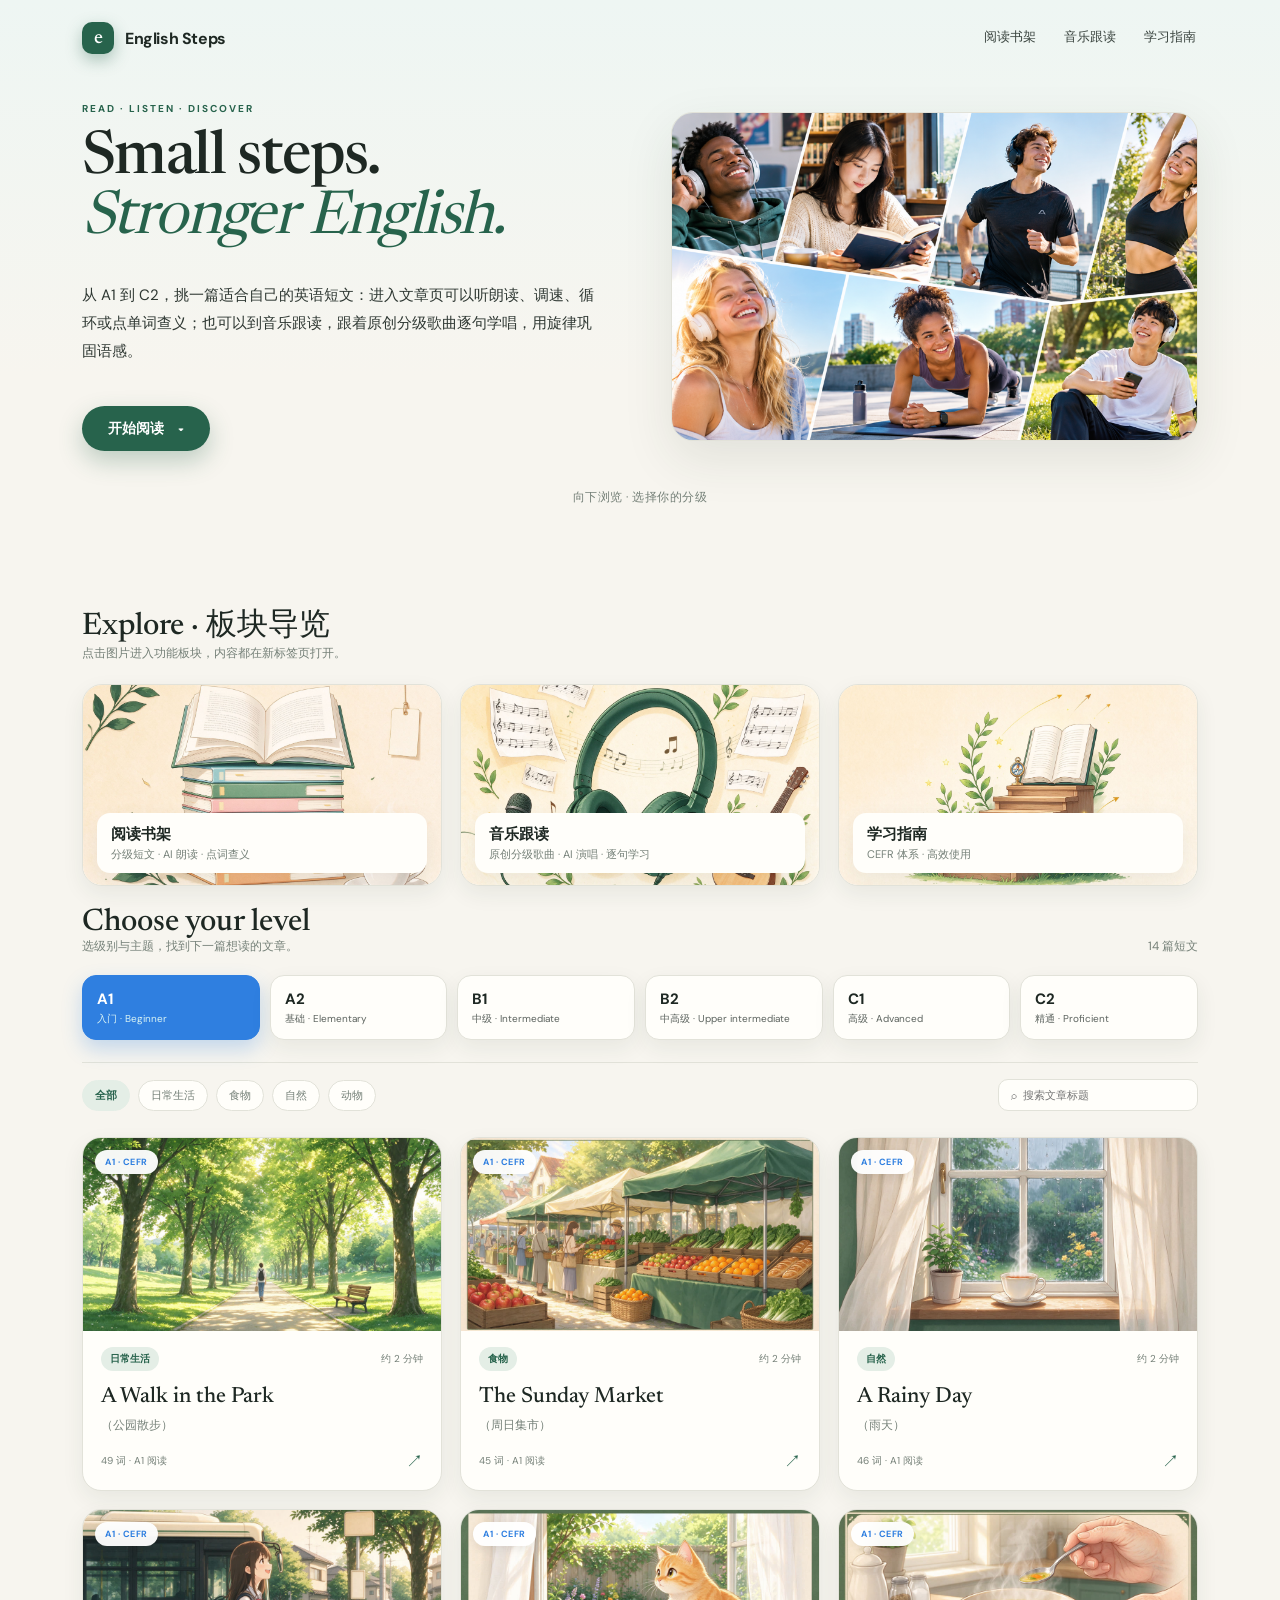
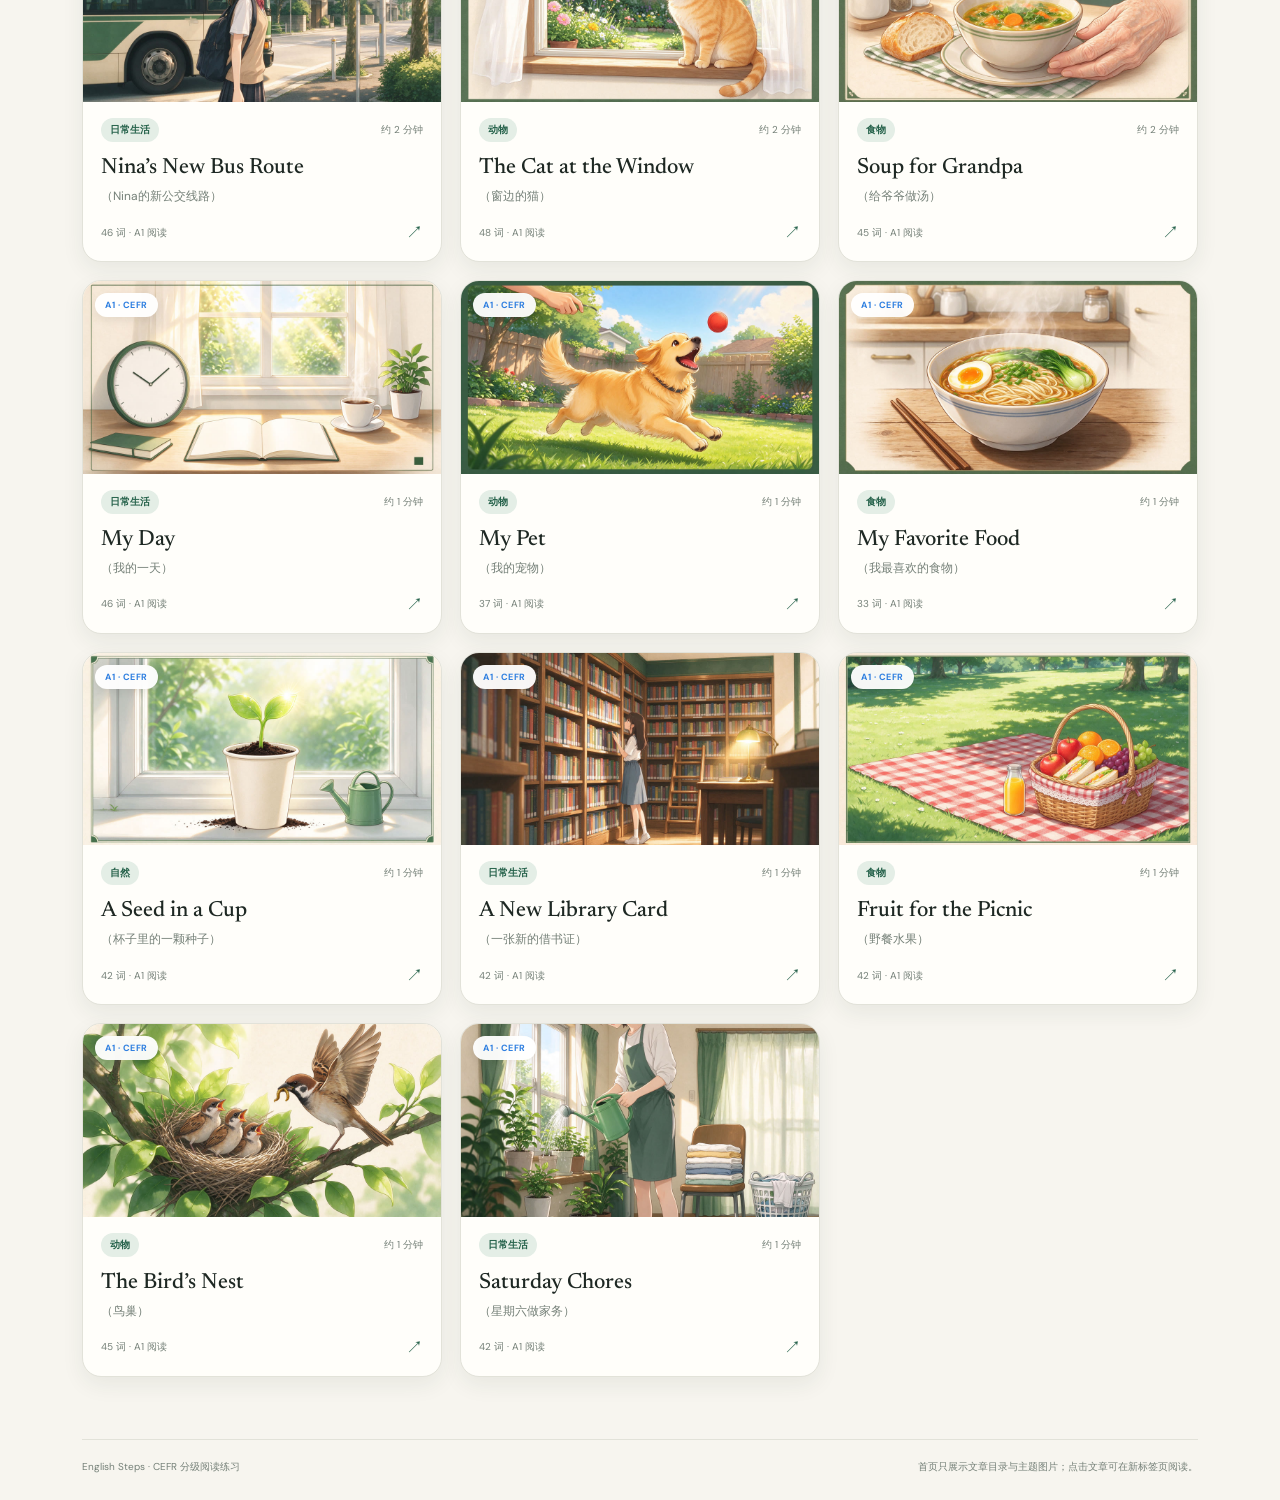
==== commit 5fdf49b2: "首屏改为图文两栏：去全屏大背景图，用带分隔条多人物图+左侧文字 (SW v11)" ====
--- a/index.html
+++ b/index.html
@@ -2,10 +2,11 @@
 <html lang="zh-CN"><head><meta charset="utf-8"><meta name="viewport" content="width=device-width,initial-scale=1"><meta name="theme-color" content="#f7f5ef"><meta name="description" content="按 CEFR 分级的英语阅读练习：读文章、听朗读、点单词看中文释义。"><title>English Steps · 分级英语阅读</title><link rel="stylesheet" href="site.css"><link rel="manifest" href="manifest.json"><meta name="mobile-web-app-capable" content="yes"><meta name="apple-mobile-web-app-capable" content="yes"><meta name="apple-mobile-web-app-status-bar-style" content="default"><meta name="apple-mobile-web-app-title" content="English Steps"><link rel="apple-touch-icon" href="images/icons/icon-192.png"></head>
 <body>
 <div class="hero-full" id="top">
-  <img class="hero-bg" src="images/hero-banner.png?v=20261004" alt="English Steps 首屏宣传插画：年轻人戴耳机读分级读物、学习锻炼" fetchpriority="high">
-  <div class="hero-fade"></div>
   <header class="hero-nav"><a class="brand" href="index.html"><span class="brandmark">e</span> English Steps</a><nav class="toplinks"><a href="#library">阅读书架</a><a href="music.html">音乐跟读</a><a href="guide.html">学习指南</a></nav></header>
-  <div class="hero-copy"><div class="eyebrow">READ · LISTEN · DISCOVER</div><h1>Small steps.<br><em>Stronger English.</em></h1><p>从 A1 到 C2，挑一篇适合自己的英语短文：进入文章页可以听朗读、调速、循环或点单词查义；也可以到音乐跟读，跟着原创分级歌曲逐句学唱，用旋律巩固语感。</p><div class="dropdown"><button class="hero-cta dropdown-btn" type="button" aria-haspopup="true">开始阅读 <span class="caret">▾</span></button><div class="dropdown-menu"><a href="#library">文章阅读</a><a href="music.html">音乐跟读</a></div></div></div>
+  <div class="hero-split">
+    <div class="hero-copy"><div class="eyebrow">READ · LISTEN · DISCOVER</div><h1>Small steps.<br><em>Stronger English.</em></h1><p>从 A1 到 C2，挑一篇适合自己的英语短文：进入文章页可以听朗读、调速、循环或点单词查义；也可以到音乐跟读，跟着原创分级歌曲逐句学唱，用旋律巩固语感。</p><div class="dropdown"><button class="hero-cta dropdown-btn" type="button" aria-haspopup="true">开始阅读 <span class="caret">▾</span></button><div class="dropdown-menu"><a href="#library">文章阅读</a><a href="music.html">音乐跟读</a></div></div></div>
+    <div class="hero-art"><img src="images/home-promo.png?v=20261004" alt="English Steps 学习场景：听音乐、阅读、户外锻炼" loading="eager"></div>
+  </div>
   <div class="hero-scroll">向下浏览 · 选择你的分级</div>
 </div>
 <div class="shell">
--- a/site.css
+++ b/site.css
@@ -181,23 +181,24 @@
   .prose{font-size:20px;line-height:1.84}
   .vocab-wrap{padding:18px 18px}
 }
-/* ===== 首屏全屏 Hero（参考 languageguide.org：巨幅宣传图+站名+中央文字）===== */
-.hero-full{position:relative;min-height:100vh;display:flex;flex-direction:column;overflow:hidden;background:var(--paper)}
-.hero-full .hero-bg{position:absolute;inset:0;width:100%;height:100%;object-fit:cover;z-index:0}
-.hero-full .hero-fade{position:absolute;inset:0;z-index:1;background:linear-gradient(180deg,rgba(247,245,239,.62) 0%,rgba(247,245,239,.32) 42%,rgba(247,245,239,.80) 86%,var(--paper) 100%)}
-.hero-full .hero-nav{position:relative;z-index:2;display:flex;align-items:center;justify-content:space-between;padding:24px 42px;max-width:1200px;margin:0 auto;width:100%}
+/* ===== 首屏 Hero：左文字 + 右多人物图片（图文两栏，无全屏大背景图）===== */
+.hero-full{position:relative;display:flex;flex-direction:column;background:linear-gradient(180deg,#eef6f3 0%,var(--paper) 70%)}
+.hero-full .hero-nav{display:flex;align-items:center;justify-content:space-between;padding:22px 42px;max-width:1200px;margin:0 auto;width:100%}
 .hero-full .hero-nav .brand{color:var(--ink)}
 .hero-full .hero-nav .brandmark{background:var(--green);color:#fff;box-shadow:0 6px 16px rgba(39,99,76,.35)}
 .hero-full .hero-nav .toplinks a{color:#3a443f}
 .hero-full .hero-nav .toplinks a:hover{color:var(--green-deep);border-bottom-color:var(--mint)}
-.hero-full .hero-copy{position:relative;z-index:2;max-width:1200px;margin:0 auto;width:100%;padding:0 42px;flex:1;display:flex;flex-direction:column;justify-content:center}
+.hero-split{max-width:1200px;margin:0 auto;width:100%;padding:26px 42px 0;display:grid;grid-template-columns:1.02fr .98fr;gap:40px;align-items:center}
+.hero-full .hero-copy{display:flex;flex-direction:column;justify-content:center}
+.hero-art{position:relative;width:100%;overflow:hidden;aspect-ratio:16/10;border-radius:22px;background:var(--mint);box-shadow:var(--shadow);border:1px solid var(--line)}
+.hero-art img{display:block;width:100%;height:100%;object-fit:cover}
 .hero-full .hero-copy .eyebrow{color:var(--green)}
-.hero-full .hero-copy h1{font:500 clamp(40px,6.2vw,74px)/.98 Newsreader,serif;letter-spacing:-2px;margin:14px 0 18px;max-width:15ch}
+.hero-full .hero-copy h1{font:500 clamp(36px,4.8vw,60px)/1.0 Newsreader,serif;letter-spacing:-1.6px;margin:14px 0 18px;max-width:12ch}
 .hero-full .hero-copy h1 em{color:var(--green);font-weight:400}
 .hero-full .hero-copy p{color:var(--ink);font-size:15px;line-height:1.85;max-width:520px;opacity:.92}
 .hero-cta{display:inline-flex;align-items:center;gap:8px;margin-top:26px;padding:13px 26px;background:var(--green);color:#fff;border-radius:99px;font-size:14px;font-weight:600;box-shadow:0 10px 24px rgba(39,99,76,.28);transition:.18s}
 .hero-cta:hover{background:var(--green-deep);transform:translateY(-2px)}
-.hero-scroll{position:relative;z-index:2;text-align:center;padding:0 0 26px;color:var(--muted);font-size:12px;letter-spacing:.5px}
+.hero-scroll{position:relative;text-align:center;padding:38px 0 30px;color:var(--muted);font-size:12px;letter-spacing:.5px}
 /* 开始阅读下拉菜单 */
 .dropdown{position:relative;display:inline-block}
 .dropdown .hero-cta{border:none;cursor:pointer;appearance:none}
@@ -215,11 +216,12 @@
 .hub-caption{position:absolute;left:14px;bottom:12px;right:14px;padding:11px 14px;background:var(--white);border-radius:13px;box-shadow:var(--shadow-sm)}
 .hub-caption b{display:block;font-size:15px;color:var(--ink)}
 .hub-caption span{font-size:11px;color:var(--muted);margin-top:3px;display:block}
-@media(max-width:820px){.hub-grid{grid-template-columns:repeat(2,1fr)}.hero-full .hero-nav,.hero-full .hero-copy{padding-left:24px;padding-right:24px}}
+@media(max-width:900px){.hero-split{grid-template-columns:1fr;gap:26px;padding-left:24px;padding-right:24px}.hub-grid{grid-template-columns:repeat(2,1fr)}}
 @media(max-width:580px){
   .hero-full .hero-nav{padding:16px}
-  .hero-full .hero-copy{padding:0 20px}
-  .hero-full .hero-copy h1{font-size:48px}
+  .hero-split{padding:18px 16px 0;grid-template-columns:1fr;gap:22px}
+  .hero-full .hero-copy h1{font-size:40px}
+  .hero-art{aspect-ratio:16/11}
   .hero-scroll{display:none}
   .hub-grid{grid-template-columns:1fr}
   .hub-card img{height:170px}
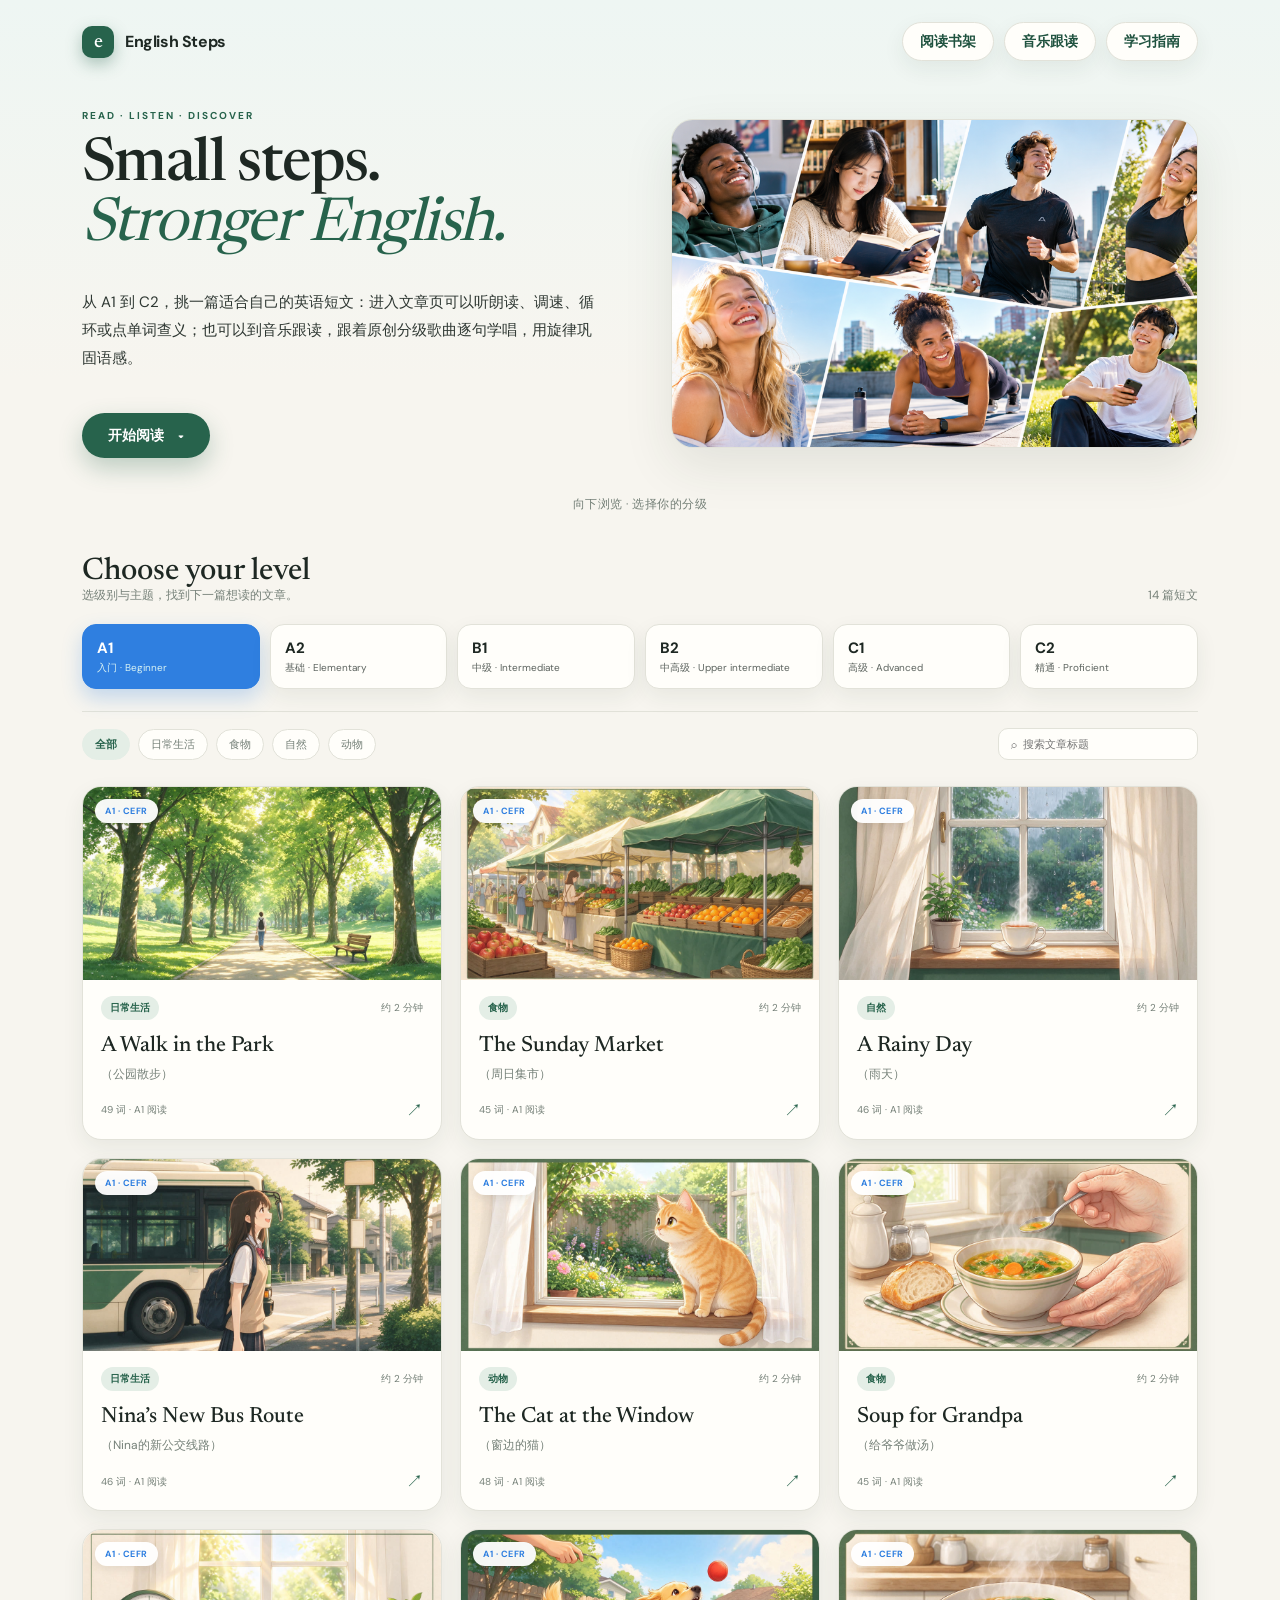
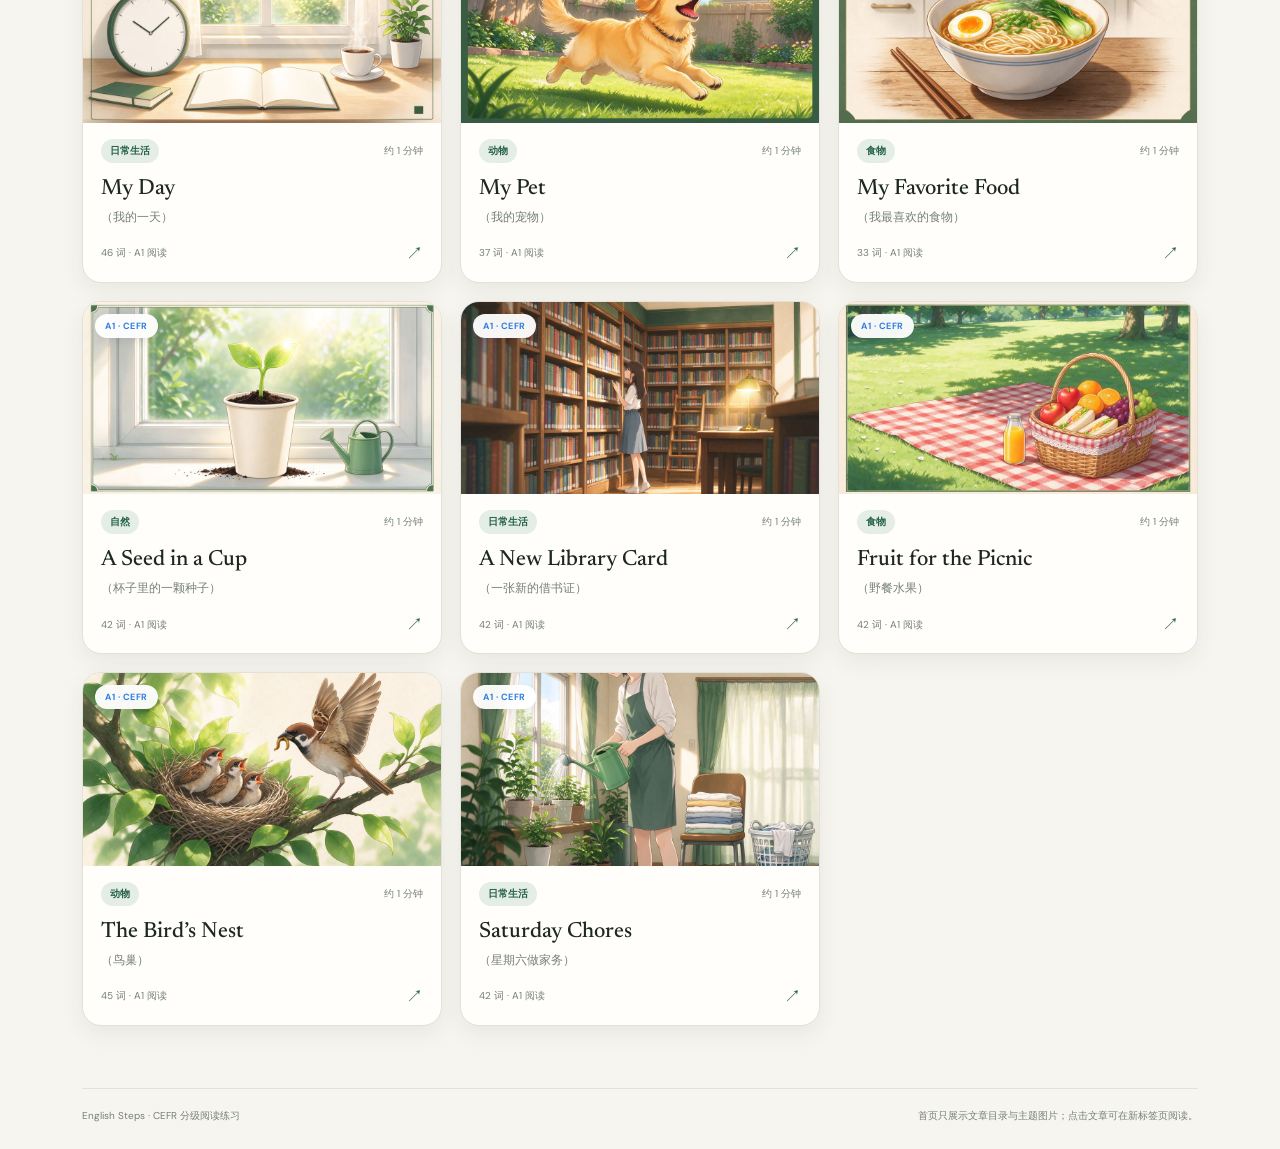
==== commit 3e4343ce: "去掉板块导览模块，右上角导航改为放大按钮样式 (SW v12)" ====
--- a/index.html
+++ b/index.html
@@ -10,14 +10,7 @@
   <div class="hero-scroll">向下浏览 · 选择你的分级</div>
 </div>
 <div class="shell">
-  <section class="hub" id="hub">
-    <div class="section-head"><div><h2>Explore · 板块导览</h2><p>点击图片进入功能板块，内容都在新标签页打开。</p></div></div>
-    <div class="hub-grid">
-      <a class="hub-card" href="#library"><img src="images/hub-reading.png?v=20261004" alt="阅读书架：CEFR 分级英语短文" loading="lazy"><div class="hub-caption"><b>阅读书架</b><span>分级短文 · AI 朗读 · 点词查义</span></div></a>
-      <a class="hub-card" href="music.html" target="_blank" rel="noopener"><img src="images/hub-music.png?v=20261004" alt="音乐跟读：原创分级英文歌曲" loading="lazy"><div class="hub-caption"><b>音乐跟读</b><span>原创分级歌曲 · AI 演唱 · 逐句学习</span></div></a>
-      <a class="hub-card" href="guide.html" target="_blank" rel="noopener"><img src="images/hub-guide.png?v=20261004" alt="学习指南：CEFR 分级体系" loading="lazy"><div class="hub-caption"><b>学习指南</b><span>CEFR 体系 · 高效使用</span></div></a>
-    </div>
-  </section>
+  <!-- 板块导览模块已移除 -->
   <main id="library"><div class="section-head"><div><h2>Choose your level</h2><p>选级别与主题，找到下一篇想读的文章。</p></div><p id="articleCount"></p></div><section class="levels" id="levels" aria-label="CEFR 级别"></section><div class="library-tools"><div class="filters" id="filters" aria-label="按主题筛选"></div><input class="search" id="search" placeholder="⌕  搜索文章标题" aria-label="搜索文章"></div><section class="article-grid" id="articleGrid" aria-live="polite"></section></main>
   <footer class="footer" id="about"><span>English Steps · CEFR 分级阅读练习</span><span>首页只展示文章目录与主题图片；点击文章可在新标签页阅读。</span></footer>
 </div>
--- a/site.css
+++ b/site.css
@@ -33,9 +33,10 @@
 .topbar{height:76px;border-bottom:1px solid var(--line);display:flex;align-items:center;justify-content:space-between;position:sticky;top:0;background:color-mix(in srgb,var(--paper) 88%,transparent);backdrop-filter:blur(10px);z-index:5}
 .brand{display:flex;align-items:center;gap:11px;font-weight:700;letter-spacing:-.4px}
 .brandmark{width:32px;height:32px;background:linear-gradient(135deg,var(--green),#17a97f);border-radius:10px;color:#fff;display:grid;place-items:center;font:500 20px Newsreader;box-shadow:0 6px 14px rgba(11,138,109,.28)}
-.toplinks{display:flex;gap:24px;color:var(--muted);font-size:13px}
-.toplinks a{padding:6px 2px;border-bottom:2px solid transparent;transition:.15s}
-.toplinks a:hover{color:var(--green);border-bottom-color:var(--mint)}
+.toplinks{display:flex;gap:10px;align-items:center}
+.toplinks a{display:inline-flex;align-items:center;padding:9px 17px;border-radius:99px;font-size:14px;font-weight:600;color:var(--green-deep);background:var(--white);border:1px solid var(--line);box-shadow:var(--shadow-sm);transition:.16s}
+.toplinks a:hover{color:#fff;background:var(--green);border-color:var(--green);transform:translateY(-1px)}
+.toplinks a[aria-current="page"]{color:#fff;background:var(--green);border-color:var(--green)}
 .hero{padding:60px 0 50px;display:grid;grid-template-columns:1.05fr .95fr;gap:34px;align-items:center;background:linear-gradient(180deg,#eef6f3 0%,var(--paper) 62%)}
 .eyebrow{font-size:10px;letter-spacing:2px;color:var(--green);font-weight:700;text-transform:uppercase}
 .hero h1{font:500 clamp(42px,5vw,68px)/.98 Newsreader,serif;letter-spacing:-1.6px;margin:16px 0 18px}
@@ -152,7 +153,8 @@
 @media(max-width:580px){
   .shell{padding:0 16px}
   .topbar{height:62px}
-  .toplinks{gap:12px;font-size:11px}
+  .toplinks{gap:6px}
+  .toplinks a{padding:7px 12px;font-size:12px}
   .hero{grid-template-columns:1fr;padding:40px 0 28px}
   .hero h1{font-size:50px}
   .feature-grid{grid-template-columns:1.1fr 1fr;gap:8px}
@@ -186,8 +188,6 @@
 .hero-full .hero-nav{display:flex;align-items:center;justify-content:space-between;padding:22px 42px;max-width:1200px;margin:0 auto;width:100%}
 .hero-full .hero-nav .brand{color:var(--ink)}
 .hero-full .hero-nav .brandmark{background:var(--green);color:#fff;box-shadow:0 6px 16px rgba(39,99,76,.35)}
-.hero-full .hero-nav .toplinks a{color:#3a443f}
-.hero-full .hero-nav .toplinks a:hover{color:var(--green-deep);border-bottom-color:var(--mint)}
 .hero-split{max-width:1200px;margin:0 auto;width:100%;padding:26px 42px 0;display:grid;grid-template-columns:1.02fr .98fr;gap:40px;align-items:center}
 .hero-full .hero-copy{display:flex;flex-direction:column;justify-content:center}
 .hero-art{position:relative;width:100%;overflow:hidden;aspect-ratio:16/10;border-radius:22px;background:var(--mint);box-shadow:var(--shadow);border:1px solid var(--line)}
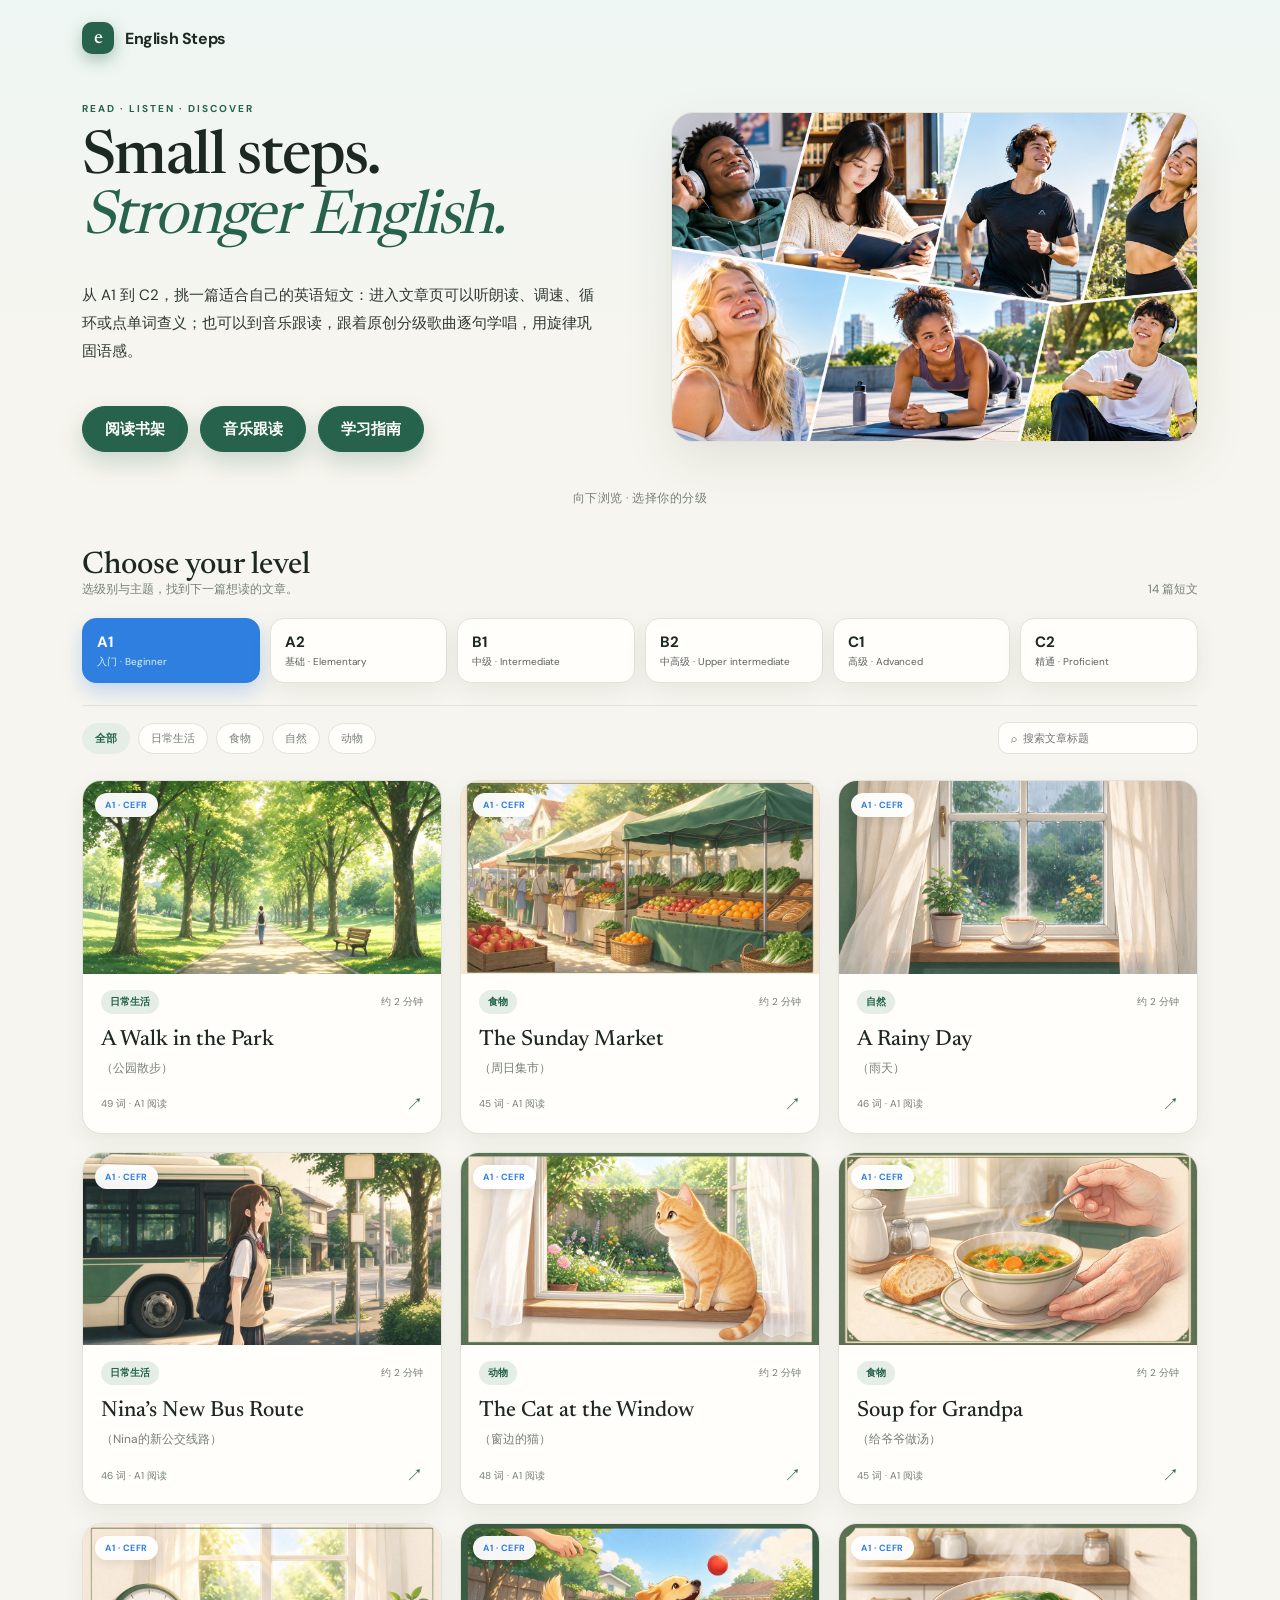
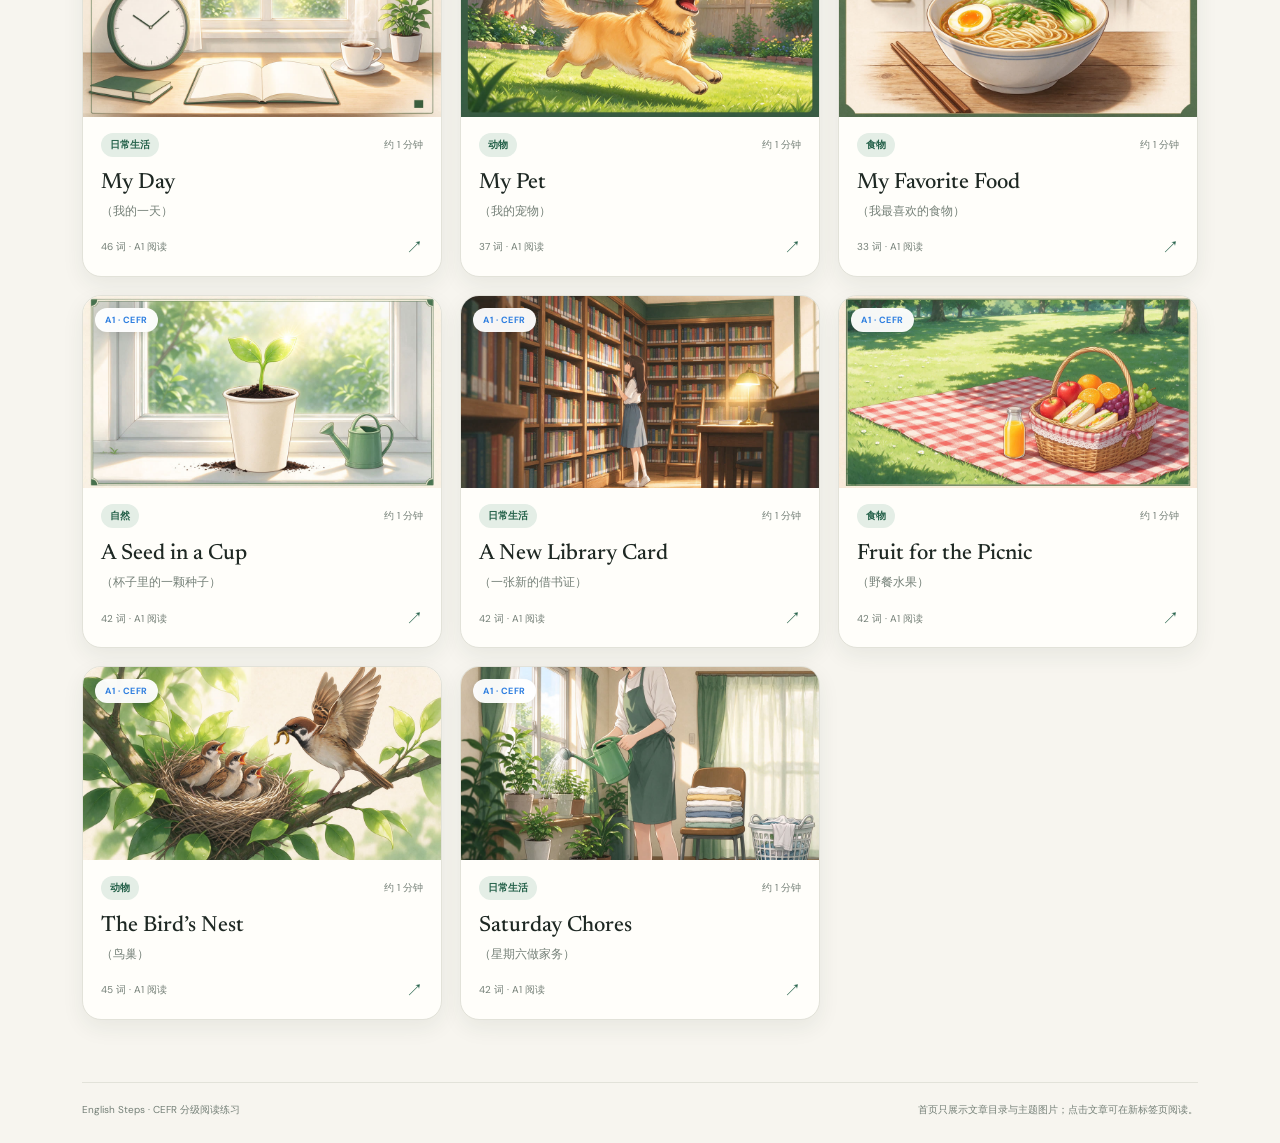
==== commit 394d187e: "首页三个导航按钮移入首屏文字下方，取消开始阅读下拉菜单 (SW v14)" ====
--- a/index.html
+++ b/index.html
@@ -2,9 +2,9 @@
 <html lang="zh-CN"><head><meta charset="utf-8"><meta name="viewport" content="width=device-width,initial-scale=1"><meta name="theme-color" content="#f7f5ef"><meta name="description" content="按 CEFR 分级的英语阅读练习：读文章、听朗读、点单词看中文释义。"><title>English Steps · 分级英语阅读</title><link rel="stylesheet" href="site.css"><link rel="manifest" href="manifest.json"><meta name="mobile-web-app-capable" content="yes"><meta name="apple-mobile-web-app-capable" content="yes"><meta name="apple-mobile-web-app-status-bar-style" content="default"><meta name="apple-mobile-web-app-title" content="English Steps"><link rel="apple-touch-icon" href="images/icons/icon-192.png"></head>
 <body>
 <div class="hero-full" id="top">
-  <header class="hero-nav"><a class="brand" href="index.html"><span class="brandmark">e</span> English Steps</a><nav class="toplinks"><a href="#library">阅读书架</a><a href="music.html">音乐跟读</a><a href="guide.html">学习指南</a></nav></header>
+  <header class="hero-nav"><a class="brand" href="index.html"><span class="brandmark">e</span> English Steps</a></header>
   <div class="hero-split">
-    <div class="hero-copy"><div class="eyebrow">READ · LISTEN · DISCOVER</div><h1>Small steps.<br><em>Stronger English.</em></h1><p>从 A1 到 C2，挑一篇适合自己的英语短文：进入文章页可以听朗读、调速、循环或点单词查义；也可以到音乐跟读，跟着原创分级歌曲逐句学唱，用旋律巩固语感。</p><div class="dropdown"><button class="hero-cta dropdown-btn" type="button" aria-haspopup="true">开始阅读 <span class="caret">▾</span></button><div class="dropdown-menu"><a href="#library">文章阅读</a><a href="music.html">音乐跟读</a></div></div></div>
+    <div class="hero-copy"><div class="eyebrow">READ · LISTEN · DISCOVER</div><h1>Small steps.<br><em>Stronger English.</em></h1><p>从 A1 到 C2，挑一篇适合自己的英语短文：进入文章页可以听朗读、调速、循环或点单词查义；也可以到音乐跟读，跟着原创分级歌曲逐句学唱，用旋律巩固语感。</p><div class="hero-actions"><a class="hero-btn" href="#library">阅读书架</a><a class="hero-btn" href="music.html">音乐跟读</a><a class="hero-btn" href="guide.html">学习指南</a></div></div>
     <div class="hero-art"><img src="images/home-promo.png?v=20261004" alt="English Steps 学习场景：听音乐、阅读、户外锻炼" loading="eager"></div>
   </div>
   <div class="hero-scroll">向下浏览 · 选择你的分级</div>
--- a/site.css
+++ b/site.css
@@ -196,6 +196,9 @@
 .hero-full .hero-copy h1{font:500 clamp(36px,4.8vw,60px)/1.0 Newsreader,serif;letter-spacing:-1.6px;margin:14px 0 18px;max-width:12ch}
 .hero-full .hero-copy h1 em{color:var(--green);font-weight:400}
 .hero-full .hero-copy p{color:var(--ink);font-size:15px;line-height:1.85;max-width:520px;opacity:.92}
+.hero-actions{display:flex;flex-wrap:wrap;gap:12px;margin-top:26px}
+.hero-btn{display:inline-flex;align-items:center;justify-content:center;padding:12px 22px;border-radius:99px;font-size:15px;font-weight:600;color:#fff;background:var(--green);border:1px solid var(--green);box-shadow:0 10px 24px rgba(39,99,76,.22);transition:.16s}
+.hero-btn:hover{background:var(--green-deep);transform:translateY(-2px)}
 .hero-cta{display:inline-flex;align-items:center;gap:8px;margin-top:26px;padding:13px 26px;background:var(--green);color:#fff;border-radius:99px;font-size:14px;font-weight:600;box-shadow:0 10px 24px rgba(39,99,76,.28);transition:.18s}
 .hero-cta:hover{background:var(--green-deep);transform:translateY(-2px)}
 .hero-scroll{position:relative;text-align:center;padding:38px 0 30px;color:var(--muted);font-size:12px;letter-spacing:.5px}
@@ -220,6 +223,8 @@
 @media(max-width:580px){
   .hero-full .hero-nav{padding:16px}
   .hero-split{padding:18px 16px 0;grid-template-columns:1fr;gap:22px}
+  .hero-actions{flex-direction:column}
+  .hero-btn{width:100%;padding:11px 16px;font-size:14px}
   .hero-full .hero-copy h1{font-size:40px}
   .hero-art{aspect-ratio:16/11}
   .hero-scroll{display:none}
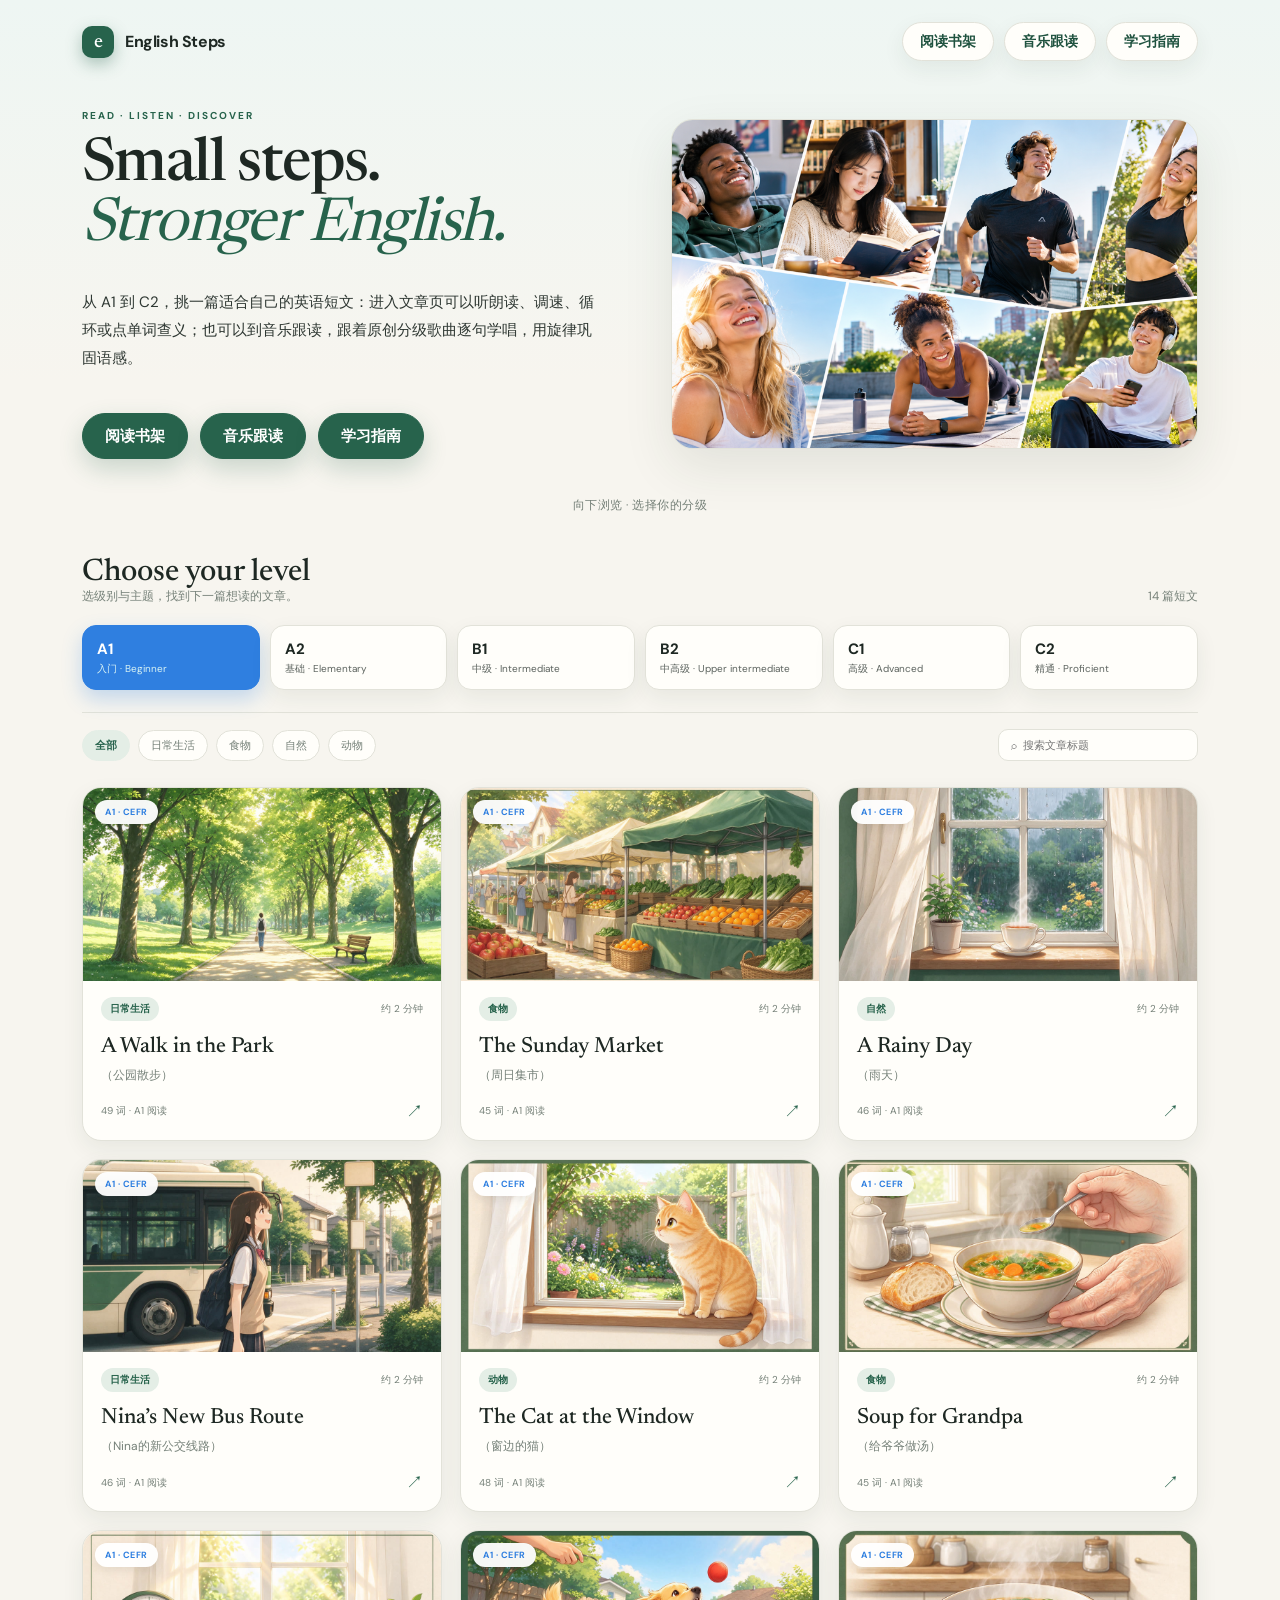
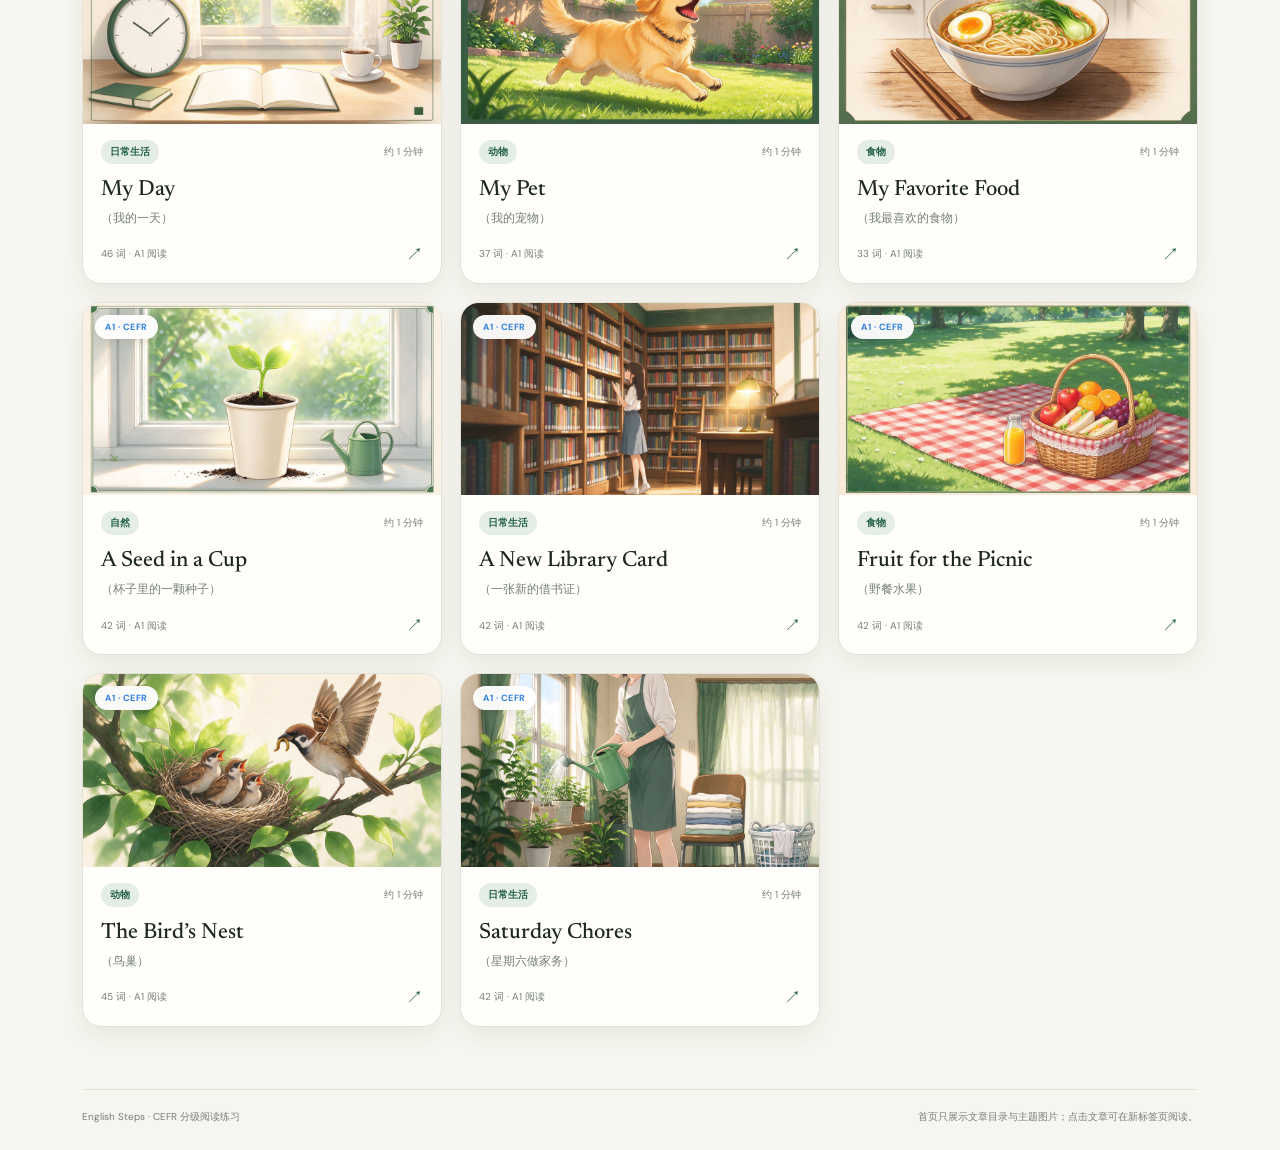
==== commit 8046ce86: "恢复首页右上角三个导航按钮，样式与音乐跟读页一致 (SW v17)" ====
--- a/index.html
+++ b/index.html
@@ -2,7 +2,7 @@
 <html lang="zh-CN"><head><meta charset="utf-8"><meta name="viewport" content="width=device-width,initial-scale=1"><meta name="theme-color" content="#f7f5ef"><meta name="description" content="按 CEFR 分级的英语阅读练习：读文章、听朗读、点单词看中文释义。"><title>English Steps · 分级英语阅读</title><link rel="stylesheet" href="site.css"><link rel="manifest" href="manifest.json"><meta name="mobile-web-app-capable" content="yes"><meta name="apple-mobile-web-app-capable" content="yes"><meta name="apple-mobile-web-app-status-bar-style" content="default"><meta name="apple-mobile-web-app-title" content="English Steps"><link rel="apple-touch-icon" href="images/icons/icon-192.png"></head>
 <body>
 <div class="hero-full" id="top">
-  <header class="hero-nav"><a class="brand" href="index.html"><span class="brandmark">e</span> English Steps</a></header>
+  <header class="hero-nav"><a class="brand" href="index.html"><span class="brandmark">e</span> English Steps</a><nav class="toplinks"><a href="#library">阅读书架</a><a href="music.html">音乐跟读</a><a href="guide.html">学习指南</a></nav></header>
   <div class="hero-split">
     <div class="hero-copy"><div class="eyebrow">READ · LISTEN · DISCOVER</div><h1>Small steps.<br><em>Stronger English.</em></h1><p>从 A1 到 C2，挑一篇适合自己的英语短文：进入文章页可以听朗读、调速、循环或点单词查义；也可以到音乐跟读，跟着原创分级歌曲逐句学唱，用旋律巩固语感。</p><div class="hero-actions"><a class="hero-btn" href="#library">阅读书架</a><a class="hero-btn" href="music.html">音乐跟读</a><a class="hero-btn" href="guide.html">学习指南</a></div></div>
     <div class="hero-art"><img src="images/home-promo.png?v=20261004" alt="English Steps 学习场景：听音乐、阅读、户外锻炼" loading="eager"></div>
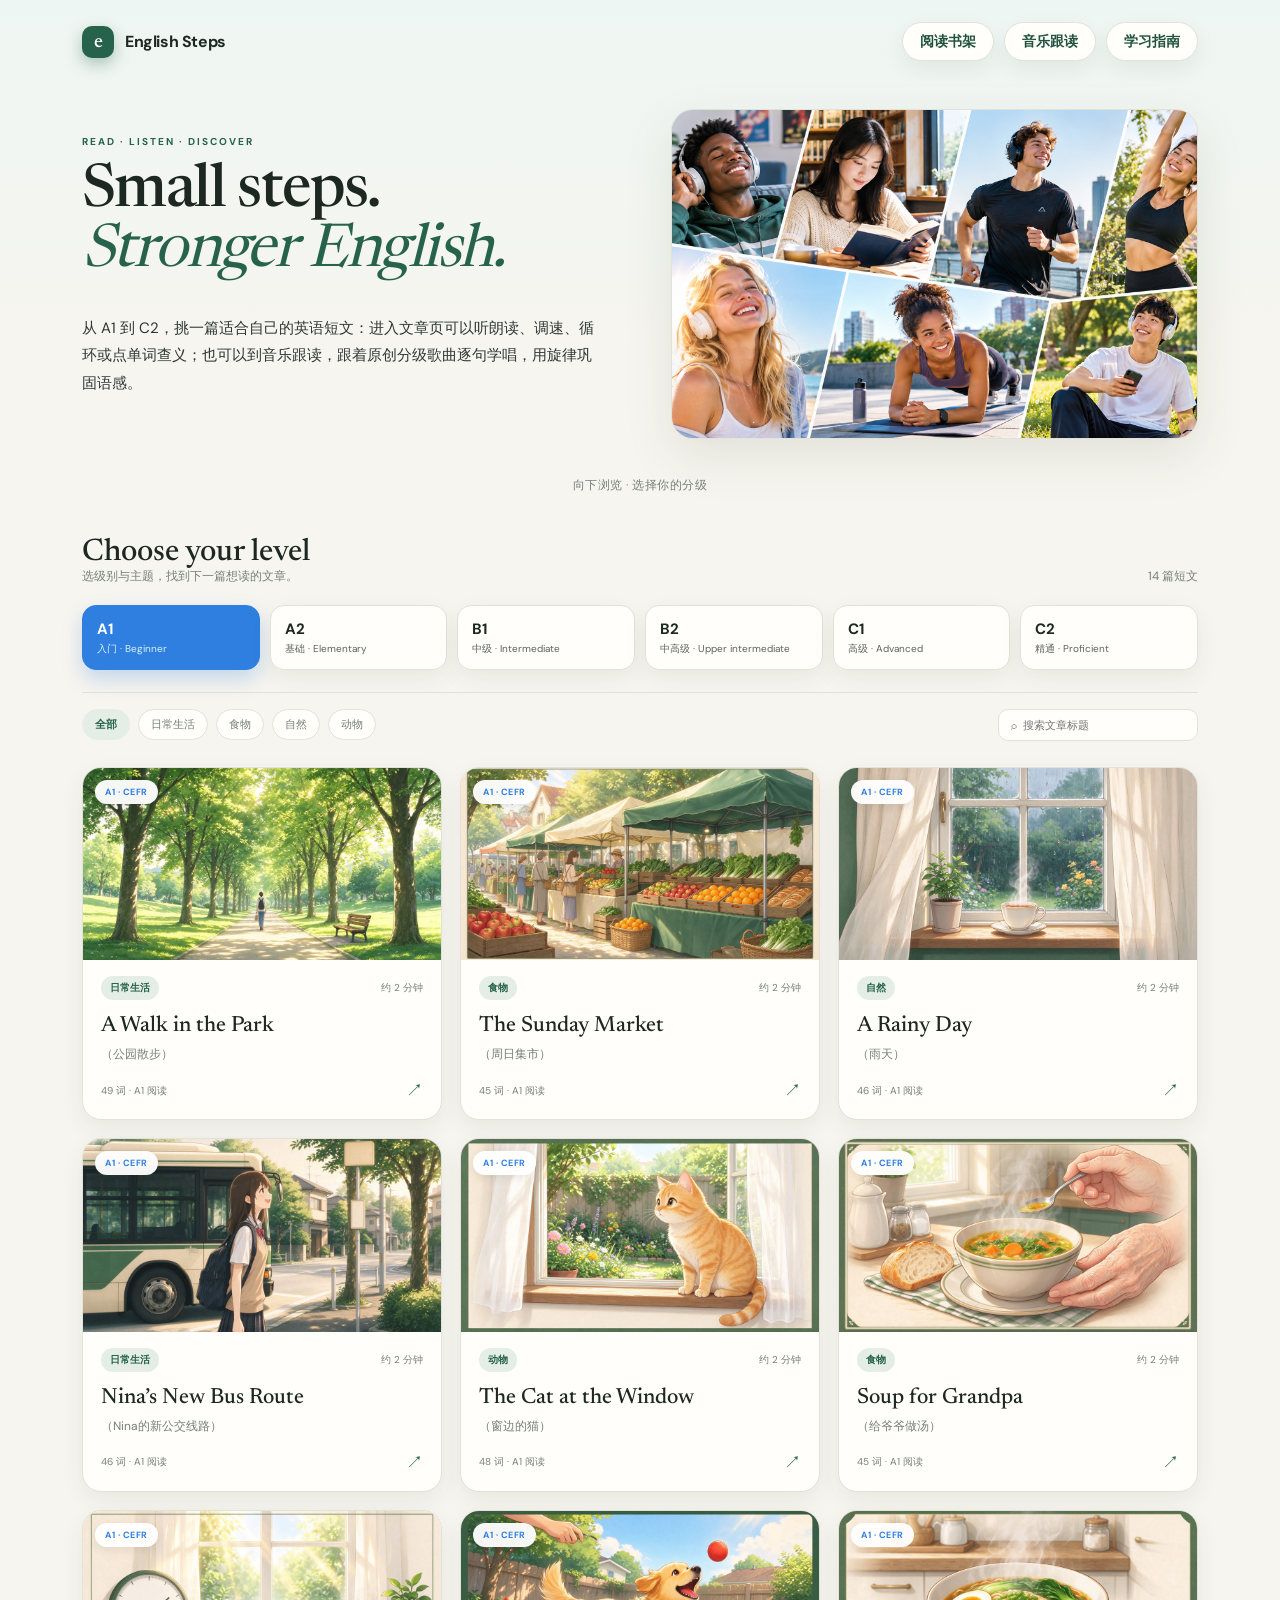
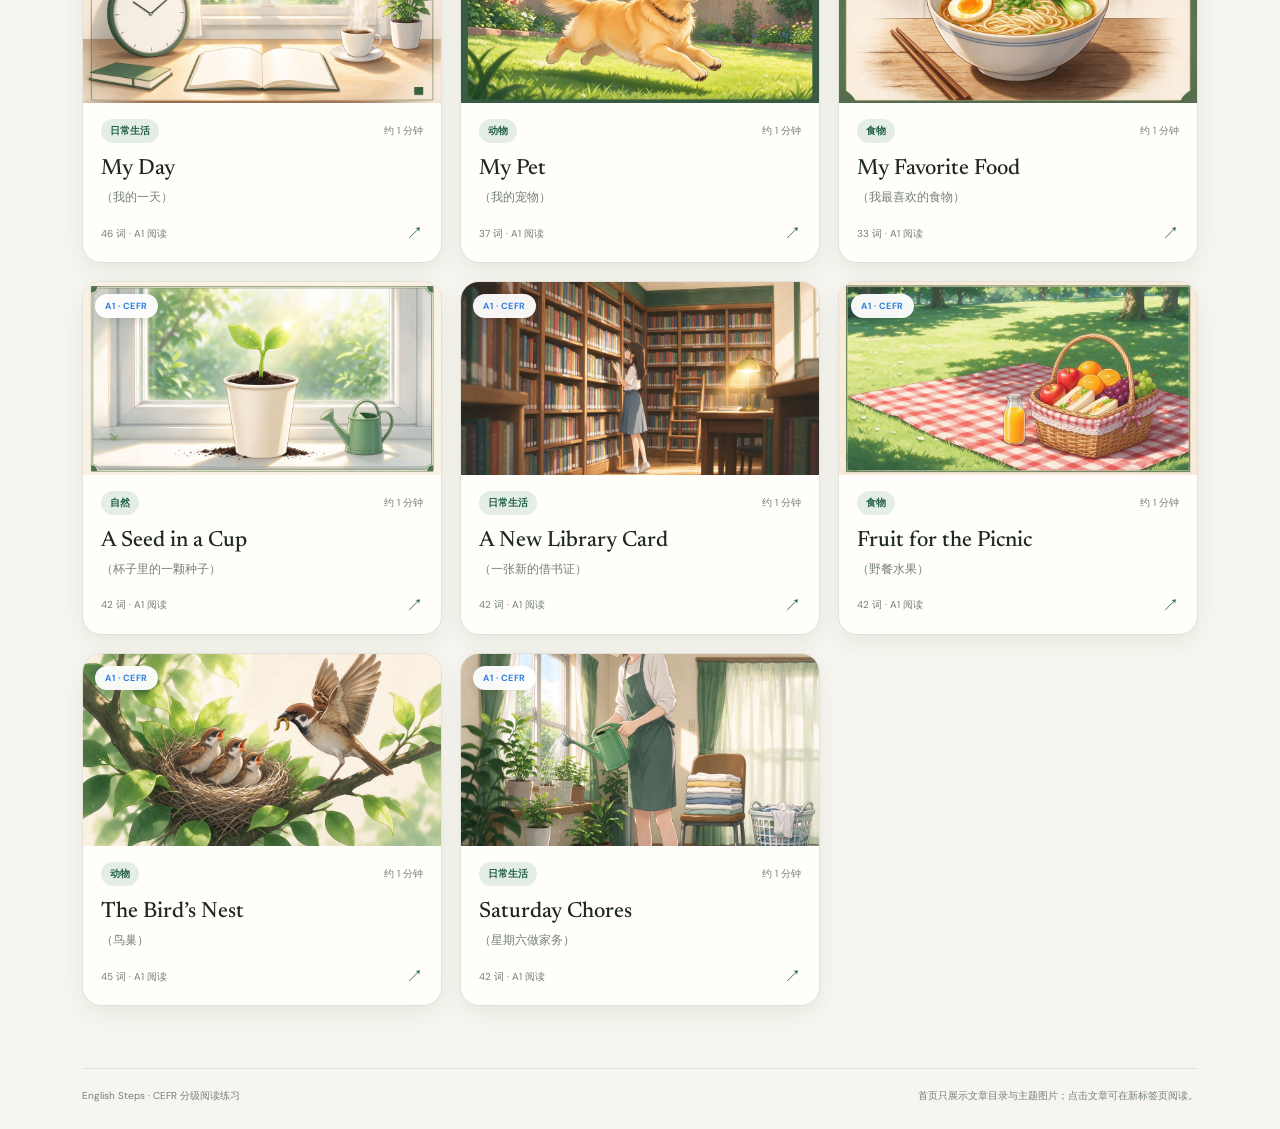
==== commit 055a496d: "移除首屏下方三个大按钮，仅保留右上角导航 (SW v18)" ====
--- a/index.html
+++ b/index.html
@@ -4,7 +4,7 @@
 <div class="hero-full" id="top">
   <header class="hero-nav"><a class="brand" href="index.html"><span class="brandmark">e</span> English Steps</a><nav class="toplinks"><a href="#library">阅读书架</a><a href="music.html">音乐跟读</a><a href="guide.html">学习指南</a></nav></header>
   <div class="hero-split">
-    <div class="hero-copy"><div class="eyebrow">READ · LISTEN · DISCOVER</div><h1>Small steps.<br><em>Stronger English.</em></h1><p>从 A1 到 C2，挑一篇适合自己的英语短文：进入文章页可以听朗读、调速、循环或点单词查义；也可以到音乐跟读，跟着原创分级歌曲逐句学唱，用旋律巩固语感。</p><div class="hero-actions"><a class="hero-btn" href="#library">阅读书架</a><a class="hero-btn" href="music.html">音乐跟读</a><a class="hero-btn" href="guide.html">学习指南</a></div></div>
+    <div class="hero-copy"><div class="eyebrow">READ · LISTEN · DISCOVER</div><h1>Small steps.<br><em>Stronger English.</em></h1><p>从 A1 到 C2，挑一篇适合自己的英语短文：进入文章页可以听朗读、调速、循环或点单词查义；也可以到音乐跟读，跟着原创分级歌曲逐句学唱，用旋律巩固语感。</p></div>
     <div class="hero-art"><img src="images/home-promo.png?v=20261004" alt="English Steps 学习场景：听音乐、阅读、户外锻炼" loading="eager"></div>
   </div>
   <div class="hero-scroll">向下浏览 · 选择你的分级</div>
